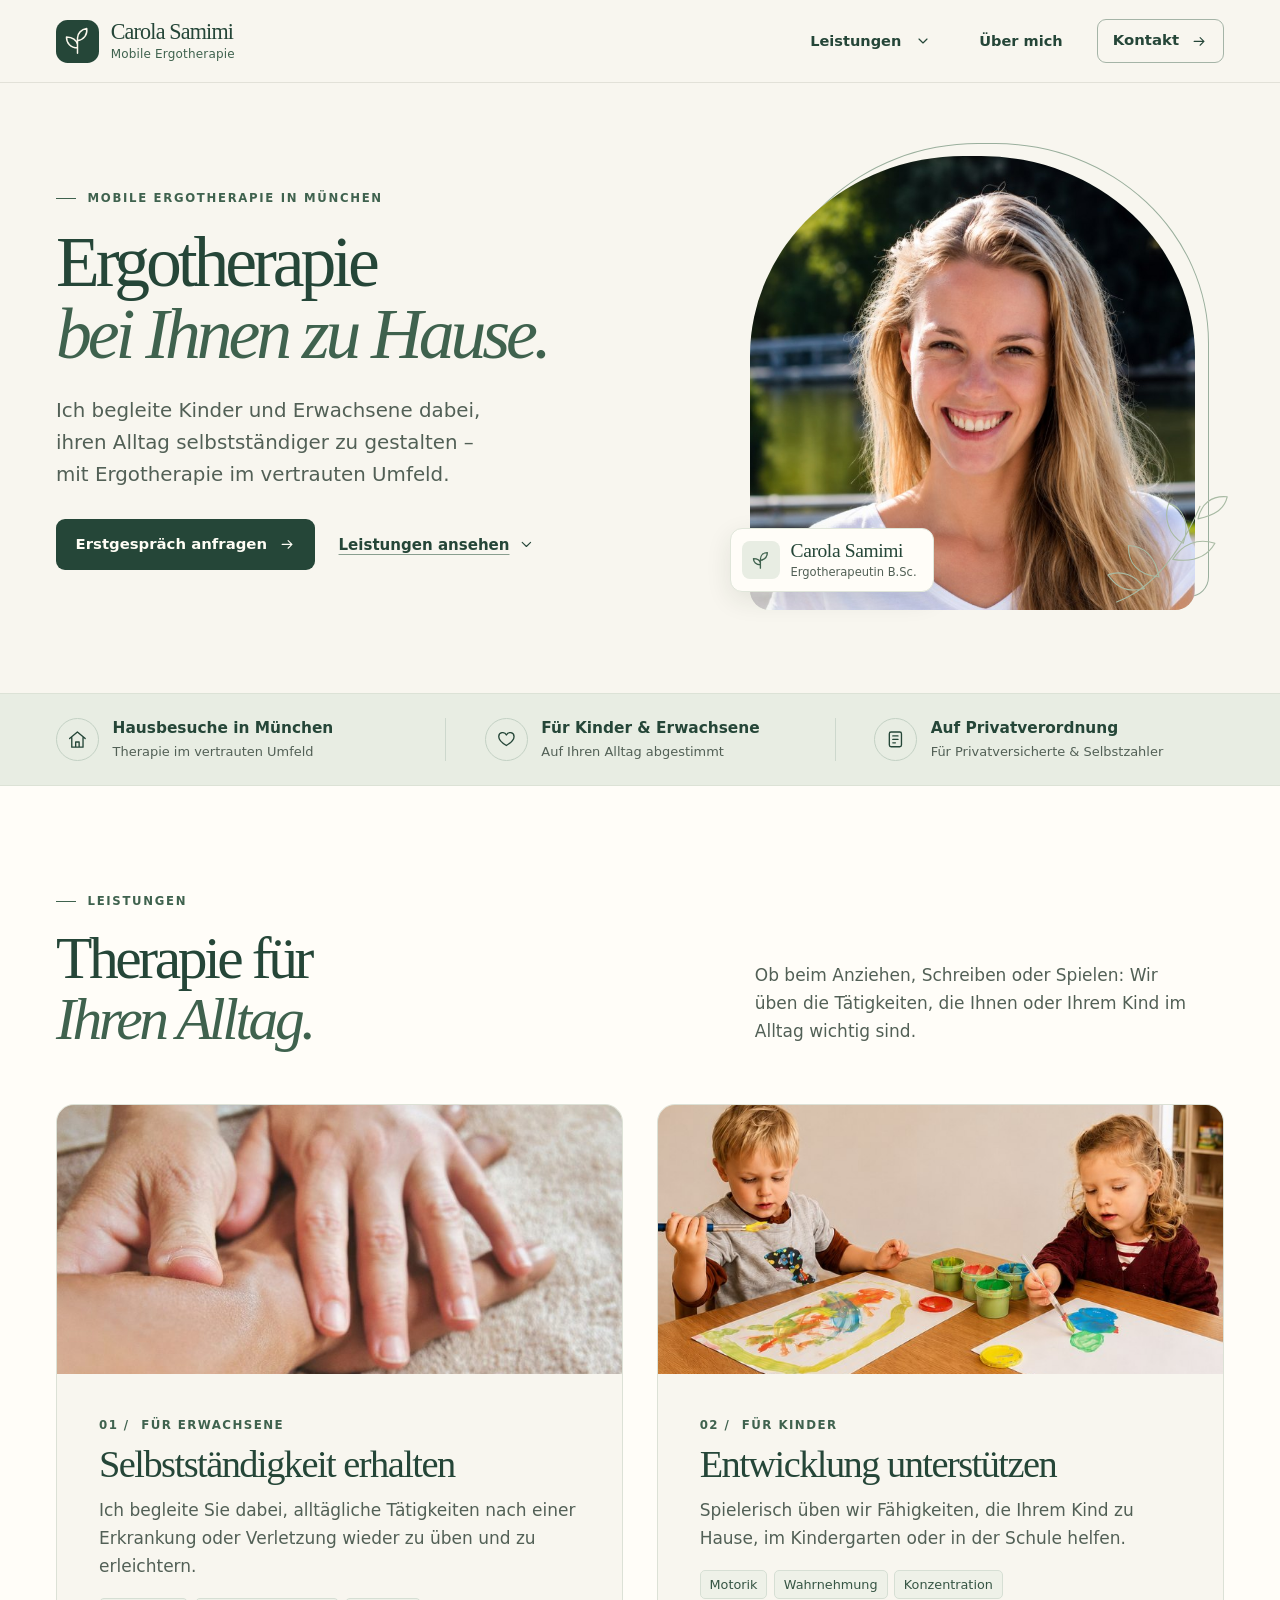
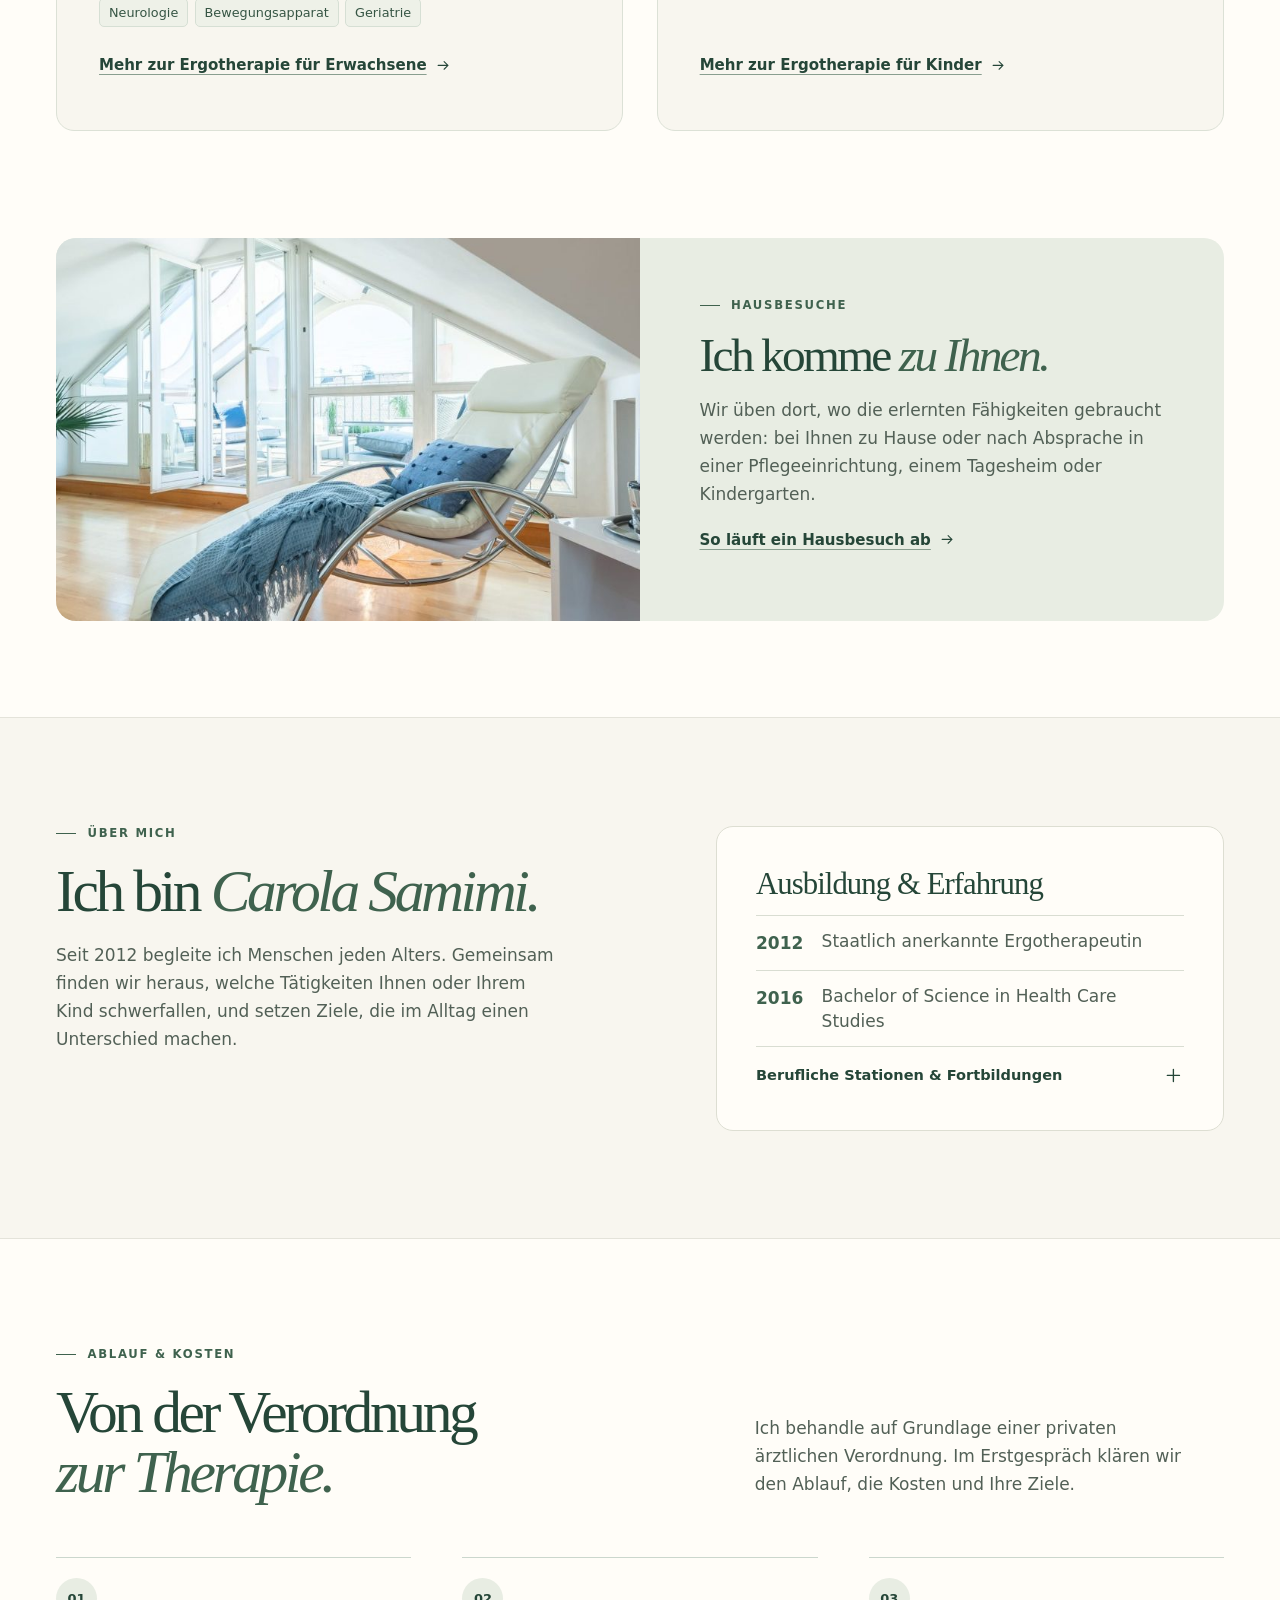
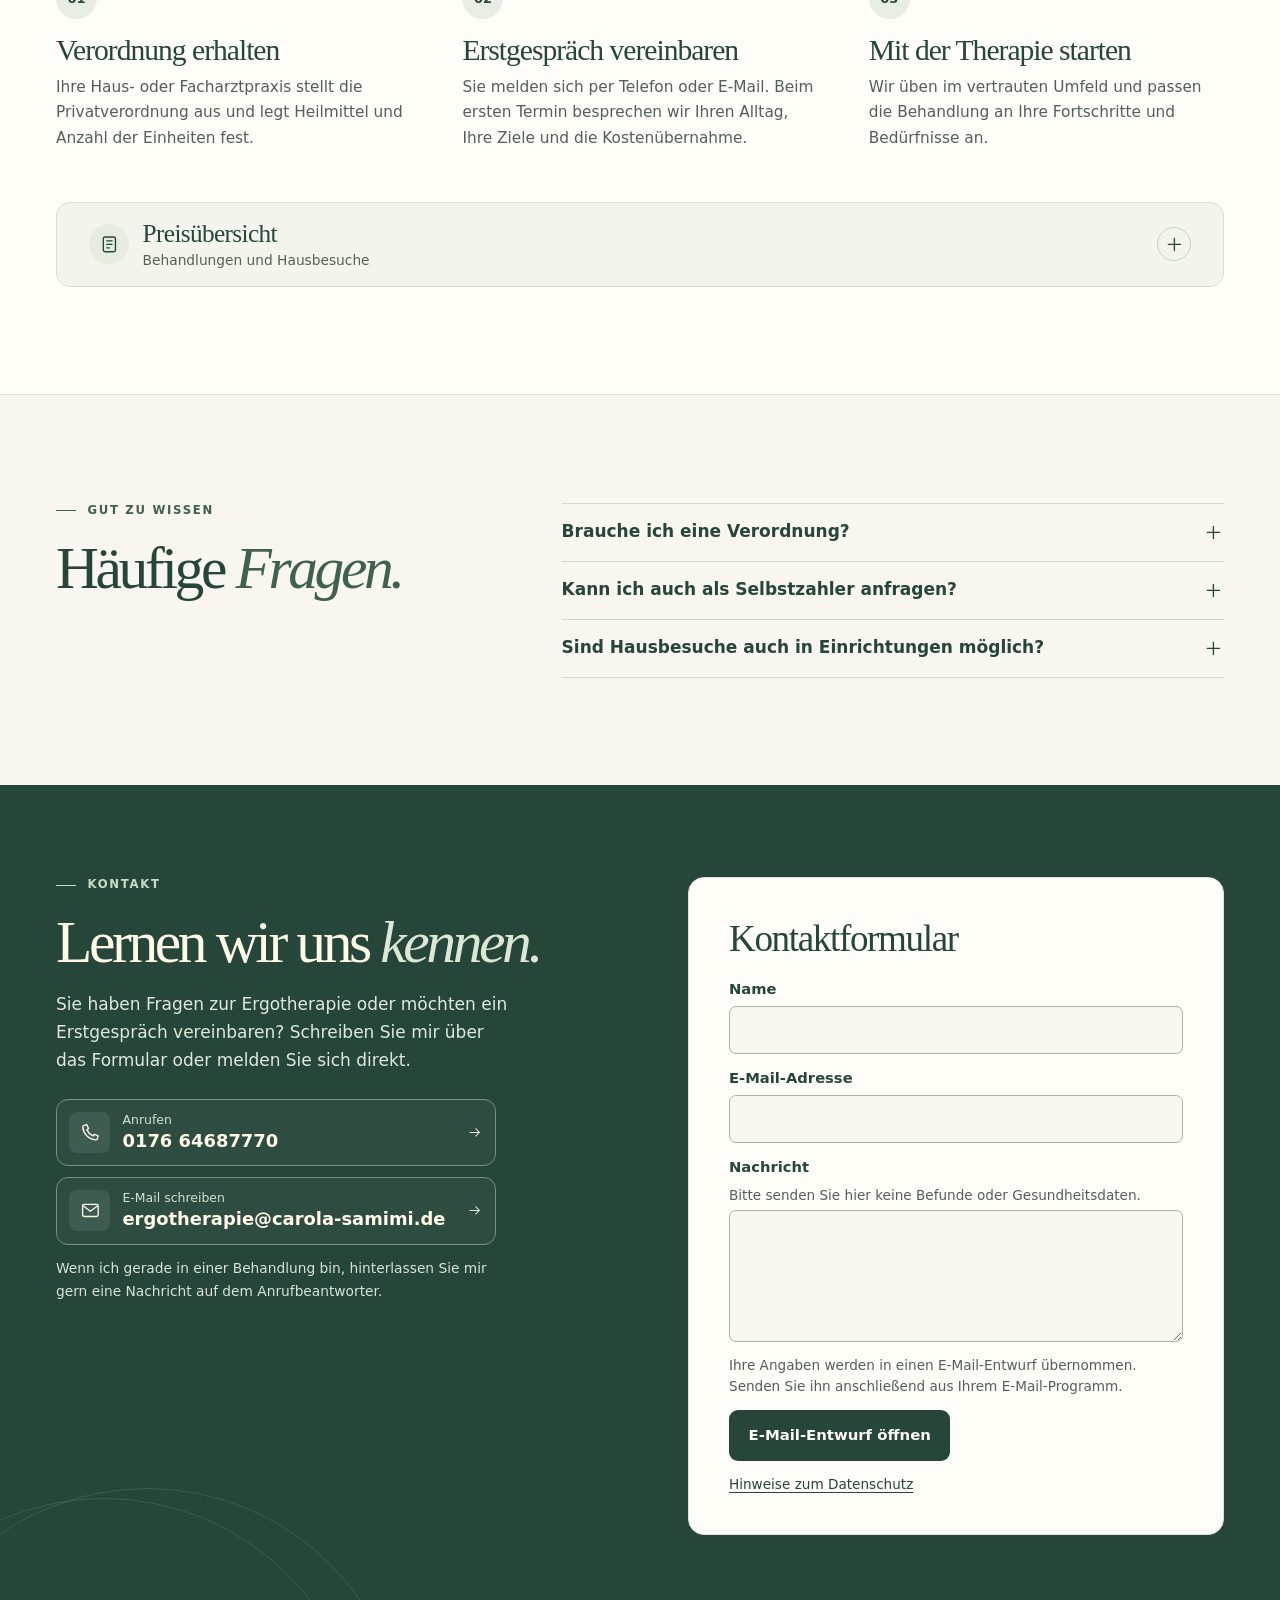
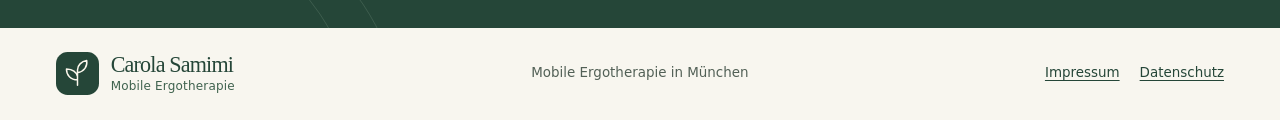
==== ergotherapie-prototyp/index.html @ 71199d95 "ergo poc" ====
<!doctype html>
<html lang="de">
<head>
  <meta charset="utf-8">
  <meta name="viewport" content="width=device-width, initial-scale=1">
  <meta name="description" content="Mobile Ergotherapie für Kinder und Erwachsene in München. Carola Samimi begleitet Sie zu Hause und in Einrichtungen, auf privater ärztlicher Verordnung.">
  <meta name="theme-color" content="#f8f6ef">
  <meta name="robots" content="noindex, nofollow">
  <title>Carola Samimi | Mobile Ergotherapie in München</title>
  <link rel="icon" href="./assets/mark.svg" type="image/svg+xml">
  <link rel="stylesheet" href="./assets/site.css">
  <script src="./assets/site.js" defer></script>
</head>
<body>
<a class="skip-link" href="#inhalt">Zum Inhalt springen</a>
<header class="site-header"><div class="container header-inner">
  <a class="brand" href="./index.html" aria-label="Carola Samimi – Startseite"><img src="./assets/mark.svg" width="44" height="44" alt=""><span class="brand-text"><strong>Carola Samimi</strong><span>Mobile Ergotherapie</span></span></a>
  <button type="button" class="menu-toggle" aria-expanded="false" aria-controls="hauptnavigation" data-menu-toggle hidden><span>Menü</span><svg class="icon menu-open" viewBox="0 0 24 24" fill="none" stroke="currentColor" stroke-width="1.55" stroke-linecap="round" stroke-linejoin="round" aria-hidden="true"><path d="M4 7h16M4 12h16M4 17h16"/></svg><svg class="icon menu-close" viewBox="0 0 24 24" fill="none" stroke="currentColor" stroke-width="1.55" stroke-linecap="round" stroke-linejoin="round" aria-hidden="true"><path d="m6 6 12 12M6 18 18 6"/></svg></button>
  <nav class="site-nav" id="hauptnavigation" aria-label="Hauptnavigation">
    <div class="nav-group">
      <a class="nav-group-link" href="#leistungen">Leistungen</a>
      <details class="nav-submenu" data-service-menu>
        <summary aria-label="Untermenü Leistungen" title="Untermenü Leistungen">
          <svg class="icon" viewBox="0 0 24 24" fill="none" stroke="currentColor" stroke-width="1.75" stroke-linecap="round" stroke-linejoin="round" aria-hidden="true"><path d="m6 9 6 6 6-6"/></svg>
        </summary>
        <ul class="nav-submenu-links">
          <li><a href="leistungen/ergotherapie-bei-erwachsenen/index.html">Ergotherapie bei Erwachsenen</a></li>
          <li><a href="leistungen/ergotherapie-bei-kindern/index.html">Ergotherapie bei Kindern</a></li>
          <li><a href="#ablauf">Ablauf und Kosten</a></li>
        </ul>
      </details>
    </div>
    <a href="#ueber-mich">Über mich</a>
    <a class="button button-nav" href="#kontakt">Kontakt <svg class="icon " viewBox="0 0 24 24" fill="none" stroke="currentColor" stroke-width="1.55" stroke-linecap="round" stroke-linejoin="round" aria-hidden="true"><path d="M4.5 12h14m-5.5-5.5 5.5 5.5-5.5 5.5"/></svg></a>
  </nav>
</div></header>
<main id="inhalt" tabindex="-1">
<section class="hero" id="start" aria-labelledby="start-titel">
  <div class="container hero-layout">
    <div class="hero-copy">
      <p class="eyebrow"><span aria-hidden="true"></span>Mobile Ergotherapie in München</p>
      <h1 id="start-titel">Ergotherapie <em>bei Ihnen zu Hause.</em></h1>
      <p class="hero-intro">Ich begleite Kinder und Erwachsene dabei, ihren Alltag selbstständiger zu gestalten – mit Ergotherapie im vertrauten Umfeld.</p>
      <div class="hero-actions">
        <a class="button button-primary" href="#kontakt">Erstgespräch anfragen <svg class="icon " viewBox="0 0 24 24" fill="none" stroke="currentColor" stroke-width="1.55" stroke-linecap="round" stroke-linejoin="round" aria-hidden="true"><path d="M4.5 12h14m-5.5-5.5 5.5 5.5-5.5 5.5"/></svg></a>
        <a class="text-link hero-secondary" href="#leistungen">Leistungen ansehen <svg class="icon " viewBox="0 0 24 24" fill="none" stroke="currentColor" stroke-width="1.55" stroke-linecap="round" stroke-linejoin="round" aria-hidden="true"><path d="m6 9 6 6 6-6"/></svg></a>
      </div>
    </div>
    <figure class="hero-figure">
      <div class="hero-outline" aria-hidden="true"></div>
      <div class="hero-photo"><img src="assets/carola-samimi.jpg" width="768" height="698" fetchpriority="high" alt="Porträt von Carola Samimi"></div>
      <svg class="hero-botanical" viewBox="0 0 132 139" fill="none" aria-hidden="true">
        <path d="M17 126C49 108 72 71 86 16M56 94c-22 2-34-10-36-27 16-2 29 7 36 27Zm11-20c20 0 34-7 40-23-18-3-33 6-40 23Zm8-18C58 50 51 32 54 18c16 2 25 19 21 38Zm11-27c17-7 25-14 26-27-16 1-25 11-26 27ZM43 108c-16 7-28 4-39-8 12-7 28-5 39 8Z" stroke="currentColor" stroke-width="1.15" stroke-linecap="round" stroke-linejoin="round"/>
      </svg>
      <figcaption><span class="signature-mark"><svg class="icon " viewBox="0 0 24 24" fill="none" stroke="currentColor" stroke-width="1.55" stroke-linecap="round" stroke-linejoin="round" aria-hidden="true"><path d="M12 21V11c0-5 3.5-8 8-8 0 5-2 8-8 9M12 17c-5 0-8-3.2-8-7 4.7 0 7.3 1.6 8 5"/></svg></span><span><strong>Carola Samimi</strong><small>Ergotherapeutin B.Sc.</small></span></figcaption>
    </figure>
  </div>
</section>
<section class="facts" aria-label="Das Angebot auf einen Blick">
  <div class="container facts-inner">
    <div class="fact"><span class="fact-icon"><svg class="icon " viewBox="0 0 24 24" fill="none" stroke="currentColor" stroke-width="1.55" stroke-linecap="round" stroke-linejoin="round" aria-hidden="true"><path d="m3 11 9-7.5 9 7.5M5.5 9.5V21h13V9.5M10 21v-6h4v6"/></svg></span><div><strong>Hausbesuche in München</strong><span>Therapie im vertrauten Umfeld</span></div></div>
    <div class="fact"><span class="fact-icon"><svg class="icon " viewBox="0 0 24 24" fill="none" stroke="currentColor" stroke-width="1.55" stroke-linecap="round" stroke-linejoin="round" aria-hidden="true"><path d="M20.8 8.8c0 4.8-8.8 10.2-8.8 10.2S3.2 13.6 3.2 8.8a4.6 4.6 0 0 1 8.8-1.9 4.6 4.6 0 0 1 8.8 1.9Z"/></svg></span><div><strong>Für Kinder &amp; Erwachsene</strong><span>Auf Ihren Alltag abgestimmt</span></div></div>
    <div class="fact"><span class="fact-icon"><svg class="icon " viewBox="0 0 24 24" fill="none" stroke="currentColor" stroke-width="1.55" stroke-linecap="round" stroke-linejoin="round" aria-hidden="true"><rect x="5" y="3.5" width="14" height="17" rx="2"/><path d="M9 8h6m-6 4h6m-6 4h3"/></svg></span><div><strong>Auf Privatverordnung</strong><span>Für Privatversicherte &amp; Selbstzahler</span></div></div>
  </div>
</section>
<section id="leistungen" class="services section" aria-labelledby="leistungen-titel">
  <div class="container">
    <div class="section-heading split-heading">
      <div><p class="eyebrow"><span aria-hidden="true"></span>Leistungen</p><h2 id="leistungen-titel">Therapie für<br class="desktop-only"> <em>Ihren Alltag.</em></h2></div>
      <p>Ob beim Anziehen, Schreiben oder Spielen: Wir üben die Tätigkeiten, die Ihnen oder Ihrem Kind im Alltag wichtig sind.</p>
    </div>
    <div class="service-grid">
      <article class="service-card service-erwachsenen">
  <div class="service-image"><img src="assets/ergotherapie-erwachsene.jpg" width="768" height="768" loading="lazy" alt=""></div>
  <div class="service-body">
    <p class="service-kicker"><span>01 /</span> Für Erwachsene</p>
    <h3>Selbstständigkeit erhalten</h3>
    <p>Ich begleite Sie dabei, alltägliche Tätigkeiten nach einer Erkrankung oder Verletzung wieder zu üben und zu erleichtern.</p>
    <ul class="service-topics"><li>Neurologie</li><li>Bewegungsapparat</li><li>Geriatrie</li></ul>
    <a class="text-link" href="leistungen/ergotherapie-bei-erwachsenen/index.html">Mehr zur Ergotherapie für Erwachsene <svg class="icon " viewBox="0 0 24 24" fill="none" stroke="currentColor" stroke-width="1.55" stroke-linecap="round" stroke-linejoin="round" aria-hidden="true"><path d="M4.5 12h14m-5.5-5.5 5.5 5.5-5.5 5.5"/></svg></a>
  </div>
</article>
      <article class="service-card service-kindern">
  <div class="service-image"><img src="assets/ergotherapie-kinder.jpg" width="768" height="768" loading="lazy" alt=""></div>
  <div class="service-body">
    <p class="service-kicker"><span>02 /</span> Für Kinder</p>
    <h3>Entwicklung unterstützen</h3>
    <p>Spielerisch üben wir Fähigkeiten, die Ihrem Kind zu Hause, im Kindergarten oder in der Schule helfen.</p>
    <ul class="service-topics"><li>Motorik</li><li>Wahrnehmung</li><li>Konzentration</li></ul>
    <a class="text-link" href="leistungen/ergotherapie-bei-kindern/index.html">Mehr zur Ergotherapie für Kinder <svg class="icon " viewBox="0 0 24 24" fill="none" stroke="currentColor" stroke-width="1.55" stroke-linecap="round" stroke-linejoin="round" aria-hidden="true"><path d="M4.5 12h14m-5.5-5.5 5.5 5.5-5.5 5.5"/></svg></a>
  </div>
</article>
    </div>
  </div>
</section>
<section class="home-visit" aria-labelledby="hausbesuch-titel">
  <div class="container">
    <div class="visit-panel">
      <div class="visit-visual"><img src="assets/hausbesuch.jpg" width="768" height="768" alt="Hell eingerichtetes Wohnzimmer" loading="lazy"></div>
      <div class="visit-copy">
        <p class="eyebrow"><span aria-hidden="true"></span>Hausbesuche</p>
        <h2 id="hausbesuch-titel">Ich komme <em>zu Ihnen.</em></h2>
        <p>Wir üben dort, wo die erlernten Fähigkeiten gebraucht werden: bei Ihnen zu Hause oder nach Absprache in einer Pflegeeinrichtung, einem Tagesheim oder Kindergarten.</p>
        <a class="text-link" href="#ablauf">So läuft ein Hausbesuch ab <svg class="icon " viewBox="0 0 24 24" fill="none" stroke="currentColor" stroke-width="1.55" stroke-linecap="round" stroke-linejoin="round" aria-hidden="true"><path d="M4.5 12h14m-5.5-5.5 5.5 5.5-5.5 5.5"/></svg></a>
      </div>
    </div>
  </div>
</section>
<section id="ueber-mich" class="about section" aria-labelledby="ueber-titel">
  <div class="container about-grid">
    <div class="about-intro"><p class="eyebrow"><span aria-hidden="true"></span>Über mich</p><h2 id="ueber-titel">Ich bin <em>Carola Samimi.</em></h2><p>Seit 2012 begleite ich Menschen jeden Alters. Gemeinsam finden wir heraus, welche Tätigkeiten Ihnen oder Ihrem Kind schwerfallen, und setzen Ziele, die im Alltag einen Unterschied machen.</p></div>
    <div class="credentials">
      <h3>Ausbildung &amp; Erfahrung</h3>
      <dl>
        <div><dt>2012</dt><dd>Staatlich anerkannte Ergotherapeutin</dd></div>
        <div><dt>2016</dt><dd>Bachelor of Science in Health Care Studies</dd></div>
      </dl>
      <details class="faq-item credential-details"><summary>Berufliche Stationen &amp; Fortbildungen <svg class="icon " viewBox="0 0 24 24" fill="none" stroke="currentColor" stroke-width="1.55" stroke-linecap="round" stroke-linejoin="round" aria-hidden="true"><path d="M12 5v14M5 12h14"/></svg></summary><p>Fachliche Leitung bei Therapie am Rotkreuzplatz und im Förder- und Lernzentrum Aubing, Ausbildungsanleitung und Diagnostik im Sozialpädiatrischen Zentrum des Klinikums Dritter Orden.</p><p>Fortbildungen unter anderem in Handrehabilitation, Parkinson, sensorischer Integration, Grafomotorik und ergotherapeutischem Training bei ADHS.</p></details>
    </div>
  </div>
</section>
<section id="ablauf" class="process section" aria-labelledby="ablauf-titel">
  <div class="container">
    <div class="section-heading split-heading">
      <div><p class="eyebrow"><span aria-hidden="true"></span>Ablauf & Kosten</p><h2 id="ablauf-titel">Von der Verordnung<br class="desktop-only"> <em>zur Therapie.</em></h2></div>
      <p>Ich behandle auf Grundlage einer privaten ärztlichen Verordnung. Im Erstgespräch klären wir den Ablauf, die Kosten und Ihre Ziele.</p>
    </div>
    <ol class="steps">
      <li><span class="step-number" aria-hidden="true">01</span><h3>Verordnung erhalten</h3><p>Ihre Haus- oder Facharztpraxis stellt die Privatverordnung aus und legt Heilmittel und Anzahl der Einheiten fest.</p></li>
      <li><span class="step-number" aria-hidden="true">02</span><h3>Erstgespräch vereinbaren</h3><p>Sie melden sich per Telefon oder E-Mail. Beim ersten Termin besprechen wir Ihren Alltag, Ihre Ziele und die Kostenübernahme.</p></li>
      <li><span class="step-number" aria-hidden="true">03</span><h3>Mit der Therapie starten</h3><p>Wir üben im vertrauten Umfeld und passen die Behandlung an Ihre Fortschritte und Bedürfnisse an.</p></li>
    </ol>
    <details class="price-panel" id="preise">
      <summary><span class="price-symbol"><svg class="icon " viewBox="0 0 24 24" fill="none" stroke="currentColor" stroke-width="1.55" stroke-linecap="round" stroke-linejoin="round" aria-hidden="true"><rect x="5" y="3.5" width="14" height="17" rx="2"/><path d="M9 8h6m-6 4h6m-6 4h3"/></svg></span><span class="price-caption"><strong>Preisübersicht</strong><span>Behandlungen und Hausbesuche</span></span><span class="price-toggle"><svg class="icon " viewBox="0 0 24 24" fill="none" stroke="currentColor" stroke-width="1.55" stroke-linecap="round" stroke-linejoin="round" aria-hidden="true"><path d="M12 5v14M5 12h14"/></svg></span></summary>
      <div class="price-content">
        <table><caption class="sr-only">Preise für ergotherapeutische Leistungen</caption><thead><tr><th scope="col">Leistung</th><th scope="col">Preis</th></tr></thead><tbody><tr><th scope="row">Motorisch-funktionelle Behandlung<span>30 Min.</span></th><td>68,00 €</td></tr><tr><th scope="row">Hirnleistungstraining<span>30 Min.</span></th><td>68,00 €</td></tr><tr><th scope="row">Sensomotorisch-perzeptive Behandlung<span>45 Min.</span></th><td>91,00 €</td></tr><tr><th scope="row">Psychisch-funktionelle Behandlung<span>60 Min.</span></th><td>114,00 €</td></tr><tr><th scope="row">Hausbesuch zu Hause</th><td>33,00 €</td></tr><tr><th scope="row">Hausbesuch im Heim</th><td>21,00 €</td></tr><tr><th scope="row">Thermische Anwendung</th><td>10,00 €</td></tr><tr><th scope="row">Analyse des ergotherapeutischen Bedarfs<span>einmalig</span></th><td>50,00 €</td></tr></tbody></table>
        <p>Ob und in welcher Höhe Ihre Versicherung die Kosten übernimmt, klären Sie am besten vorab mit Ihrer Versicherung.</p>
      </div>
    </details>
  </div>
</section>
<section class="faq section" aria-labelledby="fragen-titel">
  <div class="container faq-grid">
    <div><p class="eyebrow"><span aria-hidden="true"></span>Gut zu wissen</p><h2 id="fragen-titel">Häufige <em>Fragen.</em></h2></div>
    <div class="faq-list">
      <details class="faq-item"><summary>Brauche ich eine Verordnung?<svg class="icon " viewBox="0 0 24 24" fill="none" stroke="currentColor" stroke-width="1.55" stroke-linecap="round" stroke-linejoin="round" aria-hidden="true"><path d="M12 5v14M5 12h14"/></svg></summary><p>Ja. Die Behandlung erfolgt auf Grundlage einer privaten ärztlichen Verordnung. Ihre Hausarzt- oder Facharztpraxis kann diese ausstellen.</p></details>
      <details class="faq-item"><summary>Kann ich auch als Selbstzahler anfragen?<svg class="icon " viewBox="0 0 24 24" fill="none" stroke="currentColor" stroke-width="1.55" stroke-linecap="round" stroke-linejoin="round" aria-hidden="true"><path d="M12 5v14M5 12h14"/></svg></summary><p>Ja. Das Angebot richtet sich an Privatversicherte und Selbstzahler mit privater ärztlicher Verordnung. Die Kosten besprechen wir vor Beginn der Behandlung.</p></details>
      <details class="faq-item"><summary>Sind Hausbesuche auch in Einrichtungen möglich?<svg class="icon " viewBox="0 0 24 24" fill="none" stroke="currentColor" stroke-width="1.55" stroke-linecap="round" stroke-linejoin="round" aria-hidden="true"><path d="M12 5v14M5 12h14"/></svg></summary><p>Ja, nach Absprache komme ich auch in Pflegeeinrichtungen, Tagesheime oder Kindergärten. Fragen Sie gerne nach, ob ein Besuch an Ihrem Standort möglich ist.</p></details>
    </div>
  </div>
</section>
<section id="kontakt" class="contact-section" aria-labelledby="kontakt-titel">
  <div class="container contact-inner">
    <div class="contact-copy">
      <p class="eyebrow"><span aria-hidden="true"></span>Kontakt</p>
      <h2 id="kontakt-titel">Lernen wir uns <em>kennen.</em></h2>
      <p>Sie haben Fragen zur Ergotherapie oder möchten ein Erstgespräch vereinbaren? Schreiben Sie mir über das Formular oder melden Sie sich direkt.</p>
      <div class="contact-actions">
      <a class="contact-link" href="tel:+4917664687770"><span class="contact-symbol"><svg class="icon " viewBox="0 0 24 24" fill="none" stroke="currentColor" stroke-width="1.55" stroke-linecap="round" stroke-linejoin="round" aria-hidden="true"><path d="m7.8 3-3.1.8a2 2 0 0 0-1.5 2.1c.8 8.1 6.7 14 14.8 14.8a2 2 0 0 0 2.1-1.5l.8-3.1-4.4-1.9-1.6 1.9A14.1 14.1 0 0 1 8 9.1l1.9-1.6L7.8 3Z"/></svg></span><span><small>Anrufen</small><strong>0176 64687770</strong></span><svg class="icon contact-arrow" viewBox="0 0 24 24" fill="none" stroke="currentColor" stroke-width="1.55" stroke-linecap="round" stroke-linejoin="round" aria-hidden="true"><path d="M4.5 12h14m-5.5-5.5 5.5 5.5-5.5 5.5"/></svg></a>
      <a class="contact-link" href="mailto:ergotherapie@carola-samimi.de"><span class="contact-symbol"><svg class="icon " viewBox="0 0 24 24" fill="none" stroke="currentColor" stroke-width="1.55" stroke-linecap="round" stroke-linejoin="round" aria-hidden="true"><rect x="3" y="5" width="18" height="14" rx="2"/><path d="m4 7 8 6 8-6"/></svg></span><span><small>E-Mail schreiben</small><strong>ergotherapie@carola-samimi.de</strong></span><svg class="icon contact-arrow" viewBox="0 0 24 24" fill="none" stroke="currentColor" stroke-width="1.55" stroke-linecap="round" stroke-linejoin="round" aria-hidden="true"><path d="M4.5 12h14m-5.5-5.5 5.5 5.5-5.5 5.5"/></svg></a>
      <p>Wenn ich gerade in einer Behandlung bin, hinterlassen Sie mir gern eine Nachricht auf dem Anrufbeantworter.</p>
      </div>
    </div>
    <form class="contact-form" action="mailto:ergotherapie@carola-samimi.de" method="post" aria-labelledby="kontaktformular-titel" data-contact-form hidden>
      <h3 id="kontaktformular-titel">Kontaktformular</h3>
      <div class="contact-fields">
        <label for="anfrage-name">Name</label>
        <input id="anfrage-name" name="name" autocomplete="name" maxlength="90" required>
        <label for="anfrage-email">E-Mail-Adresse</label>
        <input id="anfrage-email" name="email" type="email" autocomplete="email" maxlength="254" required>
        <label for="anfrage-nachricht">Nachricht</label>
        <p id="anfrage-hinweis">Bitte senden Sie hier keine Befunde oder Gesundheitsdaten.</p>
        <textarea id="anfrage-nachricht" name="message" rows="4" maxlength="900" aria-describedby="anfrage-hinweis" required></textarea>
      </div>
      <p class="form-note" data-contact-note>Ihre Angaben werden in einen E-Mail-Entwurf übernommen. Senden Sie ihn anschließend aus Ihrem E-Mail-Programm.</p>
      <button class="button button-primary" type="submit" data-contact-submit>E-Mail-Entwurf öffnen</button>
      <p class="form-note"><a href="./datenschutzvereinbarung/index.html">Hinweise zum Datenschutz</a></p>
    </form>
  </div>
</section>
</main>
<footer class="site-footer"><div class="container footer-inner">
  <a class="brand" href="./index.html" aria-label="Carola Samimi – Startseite"><img src="./assets/mark.svg" width="44" height="44" alt=""><span class="brand-text"><strong>Carola Samimi</strong><span>Mobile Ergotherapie</span></span></a>
  <p>Mobile Ergotherapie in München</p>
  <nav aria-label="Rechtliche Informationen"><a href="./impressum/index.html">Impressum</a><a href="./datenschutzvereinbarung/index.html">Datenschutz</a></nav>
</div></footer>
</body>
</html>
---- ergotherapie-prototyp/assets/site.css ----
:root {
  color-scheme: light;
  --paper: #f8f6ef;
  --white: #fffdf8;
  --ink: #202e25;
  --green: #254638;
  --green-hover: #173428;
  --moss: #3f624e;
  --muted: #526056;
  --line: #d9ddd2;
  --pale: #e8ede3;
  --sand: #eee8d9;
  --serif: Georgia, "Times New Roman", serif;
  --sans: "Segoe UI", system-ui, -apple-system, BlinkMacSystemFont, sans-serif;
  --max: 1200px;
}

*, *::before, *::after { box-sizing: border-box; }
html { scroll-behavior: smooth; scroll-padding-top: 100px; }
body { margin: 0; color: var(--ink); background: var(--paper); font: 400 1.0625rem/1.65 var(--sans); }
img { display: block; max-width: 100%; }
figure, h1, h2, h3, p, ol, ul, dl, dd { margin: 0; }
h1, h2, h3 { text-wrap: balance; }
h1, h2 { color: var(--green); font: 400 clamp(2.65rem, 4.65vw, 4.75rem)/1.01 var(--serif); letter-spacing: -.057em; }
h1 { font-size: clamp(3rem, 5.6vw, 5.35rem); }
h1 em, h2 em { color: var(--moss); font-weight: 400; }
p { color: var(--muted); }
a { color: inherit; }
button, summary { font: inherit; }
[hidden] { display: none !important; }
:focus-visible { outline: 3px solid #8d542d; outline-offset: 5px; }
main:focus { outline: none; }
.icon { width: 1.3rem; height: 1.3rem; flex: none; }
.container { width: min(var(--max), calc(100% - 112px)); margin-inline: auto; }
.section { padding-block: clamp(72px, 8.4vw, 119px); }
.sr-only { position: absolute; width: 1px; height: 1px; padding: 0; margin: -1px; overflow: hidden; clip-path: inset(50%); white-space: nowrap; border: 0; }
.skip-link { position: fixed; z-index: 10; top: 12px; left: 12px; padding: 10px 16px; background: var(--white); color: var(--green); transform: translateY(-160%); }
.skip-link:focus { transform: translateY(0); }
.eyebrow { display: flex; align-items: center; gap: .72rem; margin-bottom: 1.2rem; color: var(--moss); font-size: .73rem; line-height: 1.35; font-weight: 750; text-transform: uppercase; letter-spacing: .145em; }
.eyebrow > span { width: 20px; height: 1px; flex: none; background: currentColor; }
.button { min-height: 51px; display: inline-flex; align-items: center; justify-content: center; gap: .75rem; padding: .7rem 1.16rem; border: 1px solid transparent; border-radius: 9px; text-decoration: none; font-size: .93rem; line-height: 1.3; font-weight: 680; transition: background-color .18s, color .18s; }
.button-primary { background: var(--green); color: #fffdf5; }
.button-primary:hover { background: var(--green-hover); }
.text-link { display: inline-flex; width: fit-content; min-height: 44px; align-items: center; gap: .52rem; color: var(--green); font-size: .94rem; line-height: 1.35; font-weight: 680; text-decoration-thickness: 1px; text-decoration-color: #899e8f; text-underline-offset: .24em; }
.text-link:hover { color: #193527; text-decoration-color: currentColor; }
.text-link .icon, .button .icon { width: 1.05rem; height: 1.05rem; }

.site-header { position: sticky; z-index: 5; top: 0; border-bottom: 1px solid #e2e1d8; background: var(--paper); }
.header-inner { min-height: 82px; display: flex; align-items: center; justify-content: space-between; gap: 1.5rem; }
.brand { flex: none; display: inline-flex; align-items: center; gap: .73rem; color: var(--green); text-decoration: none; }
.brand img { width: 43px; height: 43px; }
.brand-text { display: grid; gap: .18rem; }
.brand-text strong { font: 400 1.38rem/1.05 var(--serif); letter-spacing: -.037em; }
.brand-text > span { color: var(--moss); font-size: .75rem; line-height: 1.25; letter-spacing: .015em; }
.site-nav { display: flex; align-items: center; gap: clamp(1.15rem, 2.65vw, 2.55rem); }
.site-nav > a:not(.button), .nav-group-link { display: flex; min-height: 44px; align-items: center; color: var(--green); font-size: .91rem; font-weight: 620; text-decoration: none; }
.site-nav > a:not(.button):hover, .nav-group-link:hover { text-decoration: underline; text-underline-offset: .32em; }
.nav-group { position: relative; display: grid; grid-template-columns: auto auto; align-items: center; color: var(--green); }
.nav-submenu > summary { display: grid; place-items: center; width: 44px; min-height: 44px; border-radius: 8px; }
.nav-submenu > summary:hover, .nav-submenu[open] > summary { background: var(--pale); }
.nav-submenu > summary .icon { width: 1rem; height: 1rem; }
.nav-submenu[open] > summary .icon { transform: rotate(180deg); }
.nav-submenu-links {
  position: absolute;
  top: calc(100% + .45rem);
  inset-inline-start: 0;
  min-width: max-content;
  margin: 0;
  padding: .37rem;
  list-style: none;
  background: var(--white);
  border: 1px solid var(--line);
  border-radius: 12px;
  box-shadow: 0 9px 24px #2034281a;
}
.nav-submenu-links a { display: flex; min-height: 44px; align-items: center; padding: .5rem .72rem; border-radius: 7px; font-size: .91rem; font-weight: 620; text-decoration: none; }
.nav-submenu-links a:hover, .nav-submenu-links a[aria-current="page"] { background: var(--pale); }
.button-nav { min-height: 43px; padding-inline: .95rem; border-color: #a5b4a7; color: var(--green); }
.button-nav:hover { background: var(--pale); }
.menu-toggle { display: none; }

.hero { position: relative; overflow: clip; }
.hero-layout { min-height: 610px; display: grid; grid-template-columns: 1.13fr .87fr; gap: clamp(32px, 5vw, 76px); align-items: center; padding-block: 52px 60px; }
.hero-copy { position: relative; z-index: 1; padding-bottom: 7px; }
.hero h1 em { display: block; }
.hero-intro { max-width: 35ch; margin-top: 1.55rem; font-size: clamp(1.06rem, 1.55vw, 1.26rem); line-height: 1.6; }
.hero-actions { display: flex; align-items: center; flex-wrap: wrap; gap: .7rem 1.45rem; margin-top: 1.8rem; }
.hero-figure { position: relative; margin: 0 29px 2px 6px; min-width: 0; }
.hero-photo { position: relative; overflow: hidden; aspect-ratio: .98; border-radius: 48% 48% 20px 20px / 44% 44% 20px 20px; background: #e1e8da; }
.hero-photo img { width: 100%; height: 100%; object-fit: cover; object-position: 50% 47%; }
.hero-outline { position: absolute; inset: -13px -14px 13px 14px; border: 1px solid #9aaf9d; border-radius: 48% 48% 20px 20px / 44% 44% 20px 20px; }
.hero-botanical { position: absolute; width: min(30%, 129px); right: -42px; bottom: -13px; z-index: 1; color: #a9bba4; transform: rotate(9deg); }
.hero-figure figcaption { position: absolute; z-index: 2; bottom: 18px; left: -20px; display: flex; align-items: center; gap: .68rem; max-width: calc(100% + 12px); padding: .68rem 1.05rem .68rem .68rem; border: 1px solid #e0e6da; border-radius: 12px; background: var(--white); box-shadow: 0 8px 26px #1a302019; }
.hero-figure figcaption strong, .hero-figure figcaption small { display: block; }
.hero-figure figcaption strong { color: var(--green); font: 400 1.22rem/1.16 var(--serif); letter-spacing: -.02em; }
.hero-figure figcaption small { margin-top: .18rem; color: var(--muted); font-size: .72rem; line-height: 1.3; }
.signature-mark { display: grid; place-items: center; width: 38px; height: 38px; color: var(--moss); background: var(--pale); border-radius: 8px; }

.facts { border-block: 1px solid #dce2d6; background: var(--pale); }
.facts-inner { display: grid; grid-template-columns: repeat(3, minmax(0, 1fr)); padding-block: 24px; }
.fact { display: flex; gap: .85rem; align-items: center; }
.fact + .fact { border-left: 1px solid #cdd8cd; padding-left: clamp(14px, 3vw, 45px); }
.fact-icon { display: grid; flex: none; place-items: center; width: 43px; height: 43px; border: 1px solid #c3d1c4; border-radius: 50%; color: var(--green); }
.fact strong, .fact div > span { display: block; line-height: 1.35; }
.fact strong { color: var(--green); font-size: .96rem; font-weight: 690; }
.fact div > span { margin-top: .25rem; color: var(--muted); font-size: .81rem; }

.services { background: var(--white); }
.section-heading { margin-bottom: clamp(30px, 4.3vw, 58px); }
.split-heading { display: grid; grid-template-columns: 1.15fr .85fr; align-items: end; gap: 1rem 4rem; }
.split-heading > p { max-width: 40ch; padding-bottom: .24rem; }
.service-grid { display: grid; grid-template-columns: repeat(2, minmax(0, 1fr)); gap: clamp(18px, 2.6vw, 36px); }
.service-card { display: flex; flex-direction: column; overflow: hidden; border: 1px solid #dce1d6; border-radius: 18px; background: var(--paper); }
.service-image { height: clamp(180px, 21vw, 288px); display: block; overflow: hidden; background: var(--sand); }
.service-image img { width: 100%; height: 100%; object-fit: cover; transition: transform .35s ease; }
.service-image:hover img { transform: scale(1.035); }
.service-erwachsenen img { object-position: 50% 47%; }
.service-kindern img { object-position: 50% 53%; }
.service-body { display: flex; flex: 1; flex-direction: column; align-items: flex-start; padding: clamp(21px, 3.4vw, 42px); }
.service-kicker { color: var(--moss); font-size: .74rem; font-weight: 750; text-transform: uppercase; letter-spacing: .12em; }
.service-kicker span { margin-right: .38rem; font-variant-numeric: tabular-nums; }
.service-body h3, .detail-list h3 { color: var(--green); margin: .48rem 0 .65rem; font: 400 clamp(1.7rem, 3vw, 2.48rem)/1.12 var(--serif); letter-spacing: -.04em; }
.service-topics { display: flex; flex-wrap: wrap; gap: .4rem; padding: 0; margin: 1.1rem 0 1.05rem; list-style: none; }
.service-topics li { padding: .18rem .56rem; border: 1px solid #d6dfd4; border-radius: 5px; background: #eef1e8; color: #365544; font-size: .8rem; }
.service-body .text-link { margin-top: auto; }

.home-visit { padding: 0 0 clamp(68px, 7.5vw, 105px); background: var(--white); }
.visit-panel { display: grid; grid-template-columns: 1fr 1fr; min-height: 347px; overflow: hidden; background: var(--pale); border-radius: 20px; }
.visit-visual { min-height: 100%; position: relative; }
.visit-visual img { position: absolute; inset: 0; width: 100%; height: 100%; object-fit: cover; object-position: 50% 58%; }
.visit-copy { padding: clamp(26px, 4.65vw, 66px); align-self: center; }
.visit-copy h2 { font-size: clamp(2.2rem, 3.7vw, 3.7rem); }
.visit-copy > p:not(.eyebrow) { margin-top: 1rem; }
.visit-copy .text-link { margin-top: .58rem; }

.about { border-block: 1px solid #e4e3da; }
.about-grid { display: grid; grid-template-columns: 1.05fr .95fr; gap: 2rem clamp(30px, 7.7vw, 106px); align-items: start; }
.about-intro > p:not(.eyebrow) { margin-top: 1.25rem; max-width: 47ch; }
.credentials { border: 1px solid #ddded2; border-radius: 17px; padding: clamp(19px, 3.1vw, 39px); background: var(--white); }
.credentials h3 { font: 400 clamp(1.5rem, 2.4vw, 2rem)/1.2 var(--serif); color: var(--green); letter-spacing: -.03em; margin-bottom: .8rem; }
.credentials dl > div { display: grid; grid-template-columns: 56px 1fr; gap: .6rem; padding: .8rem 0; border-top: 1px solid var(--line); }
.credentials dt { color: var(--moss); font-variant-numeric: tabular-nums; font-weight: 700; }
.credentials dd { color: var(--muted); line-height: 1.45; }

.process { background: var(--white); }
.steps { display: grid; grid-template-columns: repeat(3, minmax(0, 1fr)); gap: clamp(22px, 4vw, 57px); padding: 0; list-style: none; }
.steps li { border-top: 1px solid #cbd7cd; padding-top: 1.25rem; }
.step-number { display: inline-grid; place-items: center; width: 41px; height: 41px; border-radius: 50%; background: var(--pale); color: var(--green); font-size: .81rem; font-weight: 710; font-variant-numeric: tabular-nums; }
.steps h3 { margin: .85rem 0 .45rem; color: var(--green); font: 400 clamp(1.3rem, 2.4vw, 1.85rem)/1.18 var(--serif); letter-spacing: -.034em; }
.steps p { font-size: .96rem; }
summary { list-style: none; cursor: pointer; }
summary::-webkit-details-marker { display: none; }
.price-panel { margin-top: clamp(28px, 4vw, 55px); border: 1px solid #d7ded3; border-radius: 14px; background: #f3f5ed; }
.price-panel > summary { display: flex; min-height: 82px; align-items: center; gap: .85rem; padding: 1rem clamp(13px, 3vw, 32px); color: var(--green); border-radius: 14px; }
.price-panel > summary:hover { background: var(--pale); }
.price-symbol, .price-toggle { display: inline-grid; place-items: center; flex: none; width: 40px; height: 40px; border-radius: 50%; background: #e6ece0; }
.price-toggle { margin-left: auto; width: 34px; height: 34px; background: transparent; border: 1px solid #c2d2c2; }
.price-caption strong, .price-caption > span { display: block; line-height: 1.28; }
.price-caption strong { font: 400 1.58rem/1.18 var(--serif); letter-spacing: -.025em; }
.price-caption > span { margin-top: .2rem; color: var(--muted); font-size: .86rem; }
.price-content { padding: 0 clamp(13px, 3vw, 32px) 1.3rem; }
.price-content > p { margin-top: 1rem; font-size: .89rem; }
.price-content table { width: 100%; border-collapse: collapse; font-size: .95rem; }
.price-content th, .price-content td { padding: .68rem .2rem; border-bottom: 1px solid var(--line); text-align: left; overflow-wrap: anywhere; }
.price-content thead th { color: var(--green); font-weight: 720; }
.price-content tbody th { font-weight: 560; }
.price-content td, .price-content thead th:last-child { text-align: right; white-space: nowrap; padding-left: .55rem; }
.price-content th span { display: inline-block; margin-left: .5rem; color: var(--muted); font-size: .83rem; font-weight: 400; }

.faq { border-top: 1px solid #e3e1d6; }
.faq-grid { display: grid; grid-template-columns: .8fr 1.2fr; gap: 1.55rem 4rem; }
.faq-list { border-top: 1px solid #d1d9cc; }
.faq-item { border-bottom: 1px solid #d1d9cc; }
.faq-item summary { min-height: 57px; display: flex; justify-content: space-between; align-items: center; gap: .85rem; padding-block: .78rem; color: var(--green); font-weight: 660; line-height: 1.4; }
.faq-item summary:hover { text-decoration: underline; text-underline-offset: .25em; }
.faq-item p { padding: 0 1.5rem .95rem 0; font-size: .95rem; }
.faq-item[open] summary .icon, .price-panel[open] .price-toggle .icon { transform: rotate(45deg); }
.credential-details { border-top: 1px solid var(--line); border-bottom: 0; }
.credential-details > summary { min-height: 44px; padding-bottom: 0; font-size: .91rem; }
.credential-details[open] > summary { margin-bottom: .7rem; }
.credential-details p:last-child { padding-bottom: 0; }

.contact-section { position: relative; isolation: isolate; overflow: clip; padding-block: clamp(62px, 7.2vw, 103px); background: var(--green); }
.contact-section::before, .contact-section::after { content: ""; position: absolute; z-index: -1; pointer-events: none; border: 1px solid #9db7a432; border-radius: 50%; width: 520px; height: 520px; bottom: -390px; left: -156px; }
.contact-section::after { left: -113px; bottom: -380px; }
.contact-inner { display: grid; grid-template-columns: 1fr 1fr; gap: 2rem clamp(28px, 7.5vw, 102px); align-items: start; }
.contact-copy h2 { color: #fff9e8; }
.contact-copy h2 em { color: #dce7d5; }
.contact-copy .eyebrow { color: #c9dac7; }
.contact-copy > p:not(.eyebrow) { max-width: 42ch; margin-top: 1.12rem; color: #e1e9dc; }
.contact-actions { min-width: 0; display: grid; gap: .65rem; max-width: 440px; margin-top: 1.5rem; }
.contact-link { min-width: 0; display: grid; grid-template-columns: auto minmax(0, 1fr) auto; gap: .75rem; align-items: center; padding: .78rem; border: 1px solid #779284; border-radius: 12px; background: #ffffff0a; color: #fff9e8; text-decoration: none; }
.contact-link:hover { background: #ffffff22; }
.contact-link:focus-visible { outline-color: #f6d3a8; }
.contact-symbol { display: grid; width: 41px; height: 41px; place-items: center; background: #ffffff15; border-radius: 8px; }
.contact-link small, .contact-link strong { display: block; line-height: 1.35; }
.contact-link small { color: #d0e2d1; font-size: .78rem; }
.contact-link strong { font-size: clamp(.93rem, 1.42vw, 1.12rem); font-weight: 650; overflow-wrap: anywhere; }
.contact-arrow { width: 1rem; color: #dce7d5; }
.contact-actions p { margin-top: .14rem; color: #d8e5d6; font-size: .86rem; }
.contact-form {
  min-width: 0;
  padding: clamp(18px, 3.4vw, 40px);
  border: 1px solid #dce1d6;
  border-radius: 16px;
  background: var(--white);
}
.contact-form h3 {
  margin-bottom: 1.05rem;
  color: var(--green);
  font: 400 clamp(1.7rem, 2.9vw, 2.4rem)/1.12 var(--serif);
  letter-spacing: -.037em;
}
.contact-fields { display: grid; gap: .32rem; }
.contact-fields label { color: var(--green); font-size: .92rem; font-weight: 680; }
.contact-fields label:not(:first-child) { margin-top: .42rem; }
.contact-fields input, .contact-fields textarea {
  width: 100%;
  min-height: 44px;
  padding: .56rem .68rem;
  border: 1px solid #a6b5a8;
  border-radius: 7px;
  background: var(--paper);
  color: var(--ink);
  font: inherit;
}
.contact-fields textarea { resize: vertical; }
.contact-form .form-note, .contact-fields p { font-size: .85rem; line-height: 1.5; }
.contact-form .form-note { margin-top: .83rem; }
.contact-form .button { margin-top: .85rem; cursor: pointer; }
.form-note a { color: var(--green); text-underline-offset: .22em; }
.site-footer { padding-block: 24px; }
.footer-inner { display: flex; flex-wrap: wrap; gap: 1rem 2rem; align-items: center; justify-content: space-between; }
.footer-inner > p, .footer-inner > nav { font-size: .84rem; }
.footer-inner nav { display: flex; flex-wrap: wrap; gap: .25rem 1.25rem; }
.footer-inner nav a { display: inline-flex; min-height: 44px; align-items: center; color: var(--green); text-underline-offset: .25em; }

.subpage { min-height: 64vh; }
.detail-hero { padding: clamp(44px, 6vw, 82px) 0 clamp(55px, 7vw, 90px); }
.detail-heading { display: grid; grid-template-columns: 1.15fr .85fr; align-items: center; gap: clamp(25px, 6vw, 80px); margin-top: 1.2rem; }
.detail-heading h1, .legal-container h1 { font-size: clamp(2.7rem, 5.3vw, 4.9rem); }
.detail-heading h1 em { display: block; }
.detail-heading p:not(.eyebrow) { margin: 1.23rem 0 1.55rem; max-width: 44ch; }
.detail-heading > img { width: 100%; aspect-ratio: 1.19; object-fit: cover; object-position: center; border-radius: 34% 34% 15px 15px / 28% 28% 15px 15px; }
.detail-topics { background: var(--white); border-block: 1px solid #e4e3da; }
.detail-topics h2 { margin-bottom: 1.55rem; }
.detail-list { display: grid; grid-template-columns: repeat(2, minmax(0, 1fr)); gap: .85rem 2rem; list-style: none; padding: 0; }
.detail-list li { border-top: 1px solid var(--line); padding: 1rem 0; }
.detail-list h3 { font-size: clamp(1.55rem, 2.7vw, 2.1rem); margin-top: 0; }
.detail-links { display: flex; gap: .65rem 1.5rem; flex-wrap: wrap; padding-block: 28px; }
.legal-container { max-width: 740px; margin-inline: auto; }
.legal-container h1 { margin: 1rem 0 1.45rem; }
.legal-container h2 { font-size: clamp(1.6rem, 3vw, 2.3rem); margin: 1.8rem 0 .6rem; }
.legal-container p + p { margin-top: .75rem; }
.legal-container address { margin-top: .85rem; font-style: normal; color: var(--muted); }
.legal-container a { overflow-wrap: anywhere; }
.legal-note { border-left: 2px solid #8ba490; background: var(--pale); padding: .95rem 1rem; }

@media (max-width: 1100px) {
  .container { width: min(var(--max), calc(100% - 80px)); }
  .hero-layout { min-height: 538px; }
  .hero-figure { margin-right: 17px; }
  .hero-botanical { right: -32px; }
}
@media (max-width: 960px) {
  html { scroll-padding-top: 83px; }
  .container { width: min(var(--max), calc(100% - 56px)); }
  .header-inner { min-height: 69px; flex-wrap: wrap; gap: 0 1rem; }
  .brand img { width: 39px; height: 39px; }
  .menu-toggle { display: inline-flex; min-height: 44px; align-items: center; gap: .48rem; padding: .45rem .7rem; background: transparent; color: var(--green); border: 1px solid #a5b4a7; border-radius: 8px; font-size: .89rem; font-weight: 650; cursor: pointer; }
  .menu-toggle[aria-expanded="false"] .menu-close, .menu-toggle[aria-expanded="true"] .menu-open { display: none; }
  .menu-toggle[aria-expanded="false"]:not([hidden]) + .site-nav { display: none; }
  .site-nav { flex-basis: 100%; display: grid; justify-items: start; gap: 0; padding: .5rem 0 .8rem; }
  .nav-group { display: block; width: 100%; }
  .nav-group-link { width: fit-content; padding-inline-end: .42rem; }
  .nav-submenu > summary { position: absolute; top: 0; inset-inline-start: 5.05rem; }
  .nav-submenu-links { position: static; min-width: 0; margin: .17rem 0 .4rem; box-shadow: none; }
  .site-nav .button { margin-top: .4rem; }
  .hero-layout { min-height: 0; gap: 27px; }
  .hero h1 { font-size: clamp(3rem, 6.8vw, 4.2rem); }
  .hero-figure { margin-left: 15px; }
  .hero-actions { gap: .3rem 1rem; }
  .fact + .fact { padding-left: 13px; }
  .fact { gap: .5rem; }
  .fact-icon { width: 34px; height: 34px; }
  .fact-icon .icon { width: 1rem; height: 1rem; }
  .split-heading { column-gap: 2rem; }
}
@media (max-width: 700px) {
  .container { width: calc(100% - 36px); }
  .section { padding-block: 59px; }
  .desktop-only { display: none; }
  .hero-layout { display: block; padding-block: 45px 36px; }
  .hero-copy { padding-bottom: 0; }
  .hero h1 { font-size: clamp(2.9rem, 10vw, 4.3rem); }
  .eyebrow { margin-bottom: .95rem; }
  .hero-intro { margin-top: 1.02rem; }
  .hero-actions { margin-top: 1.3rem; }
  .hero-figure { width: min(calc(100% - 40px), 390px); margin: 36px auto 0; }
  .hero-photo { aspect-ratio: 1.06; }
  .hero-outline { inset: -8px -9px 8px 9px; }
  .hero-figure figcaption { left: -12px; bottom: 12px; }
  .hero-botanical { right: -24px; bottom: -9px; }
  .facts-inner { grid-template-columns: 1fr; padding-block: 6px; }
  .fact { gap: .7rem; padding: .74rem 0; }
  .fact + .fact { border-left: 0; border-top: 1px solid #cdd8cd; padding-left: 0; }
  .split-heading, .service-grid, .visit-panel, .about-grid, .steps, .faq-grid, .contact-inner, .detail-heading, .detail-list { grid-template-columns: 1fr; }
  .split-heading > p { padding: 0; }
  .service-image { height: clamp(165px, 44vw, 277px); }
  .visit-visual { min-height: 212px; }
  .home-visit { padding-bottom: 56px; }
  .footer-inner { column-gap: 1.1rem; }
  .footer-inner > p { display: none; }
  .detail-heading > img { max-width: 420px; }
}
@media (max-width: 370px) {
  .container { width: calc(100% - 28px); }
  .hero h1 { font-size: 2.63rem; }
  .hero-actions .button { padding-inline: .85rem; }
  .contact-link { gap: .5rem; }
  .contact-symbol { width: 33px; height: 33px; }
}
@media (prefers-reduced-motion: reduce) {
  html { scroll-behavior: auto; }
  *, *::before, *::after { transition: none !important; }
}
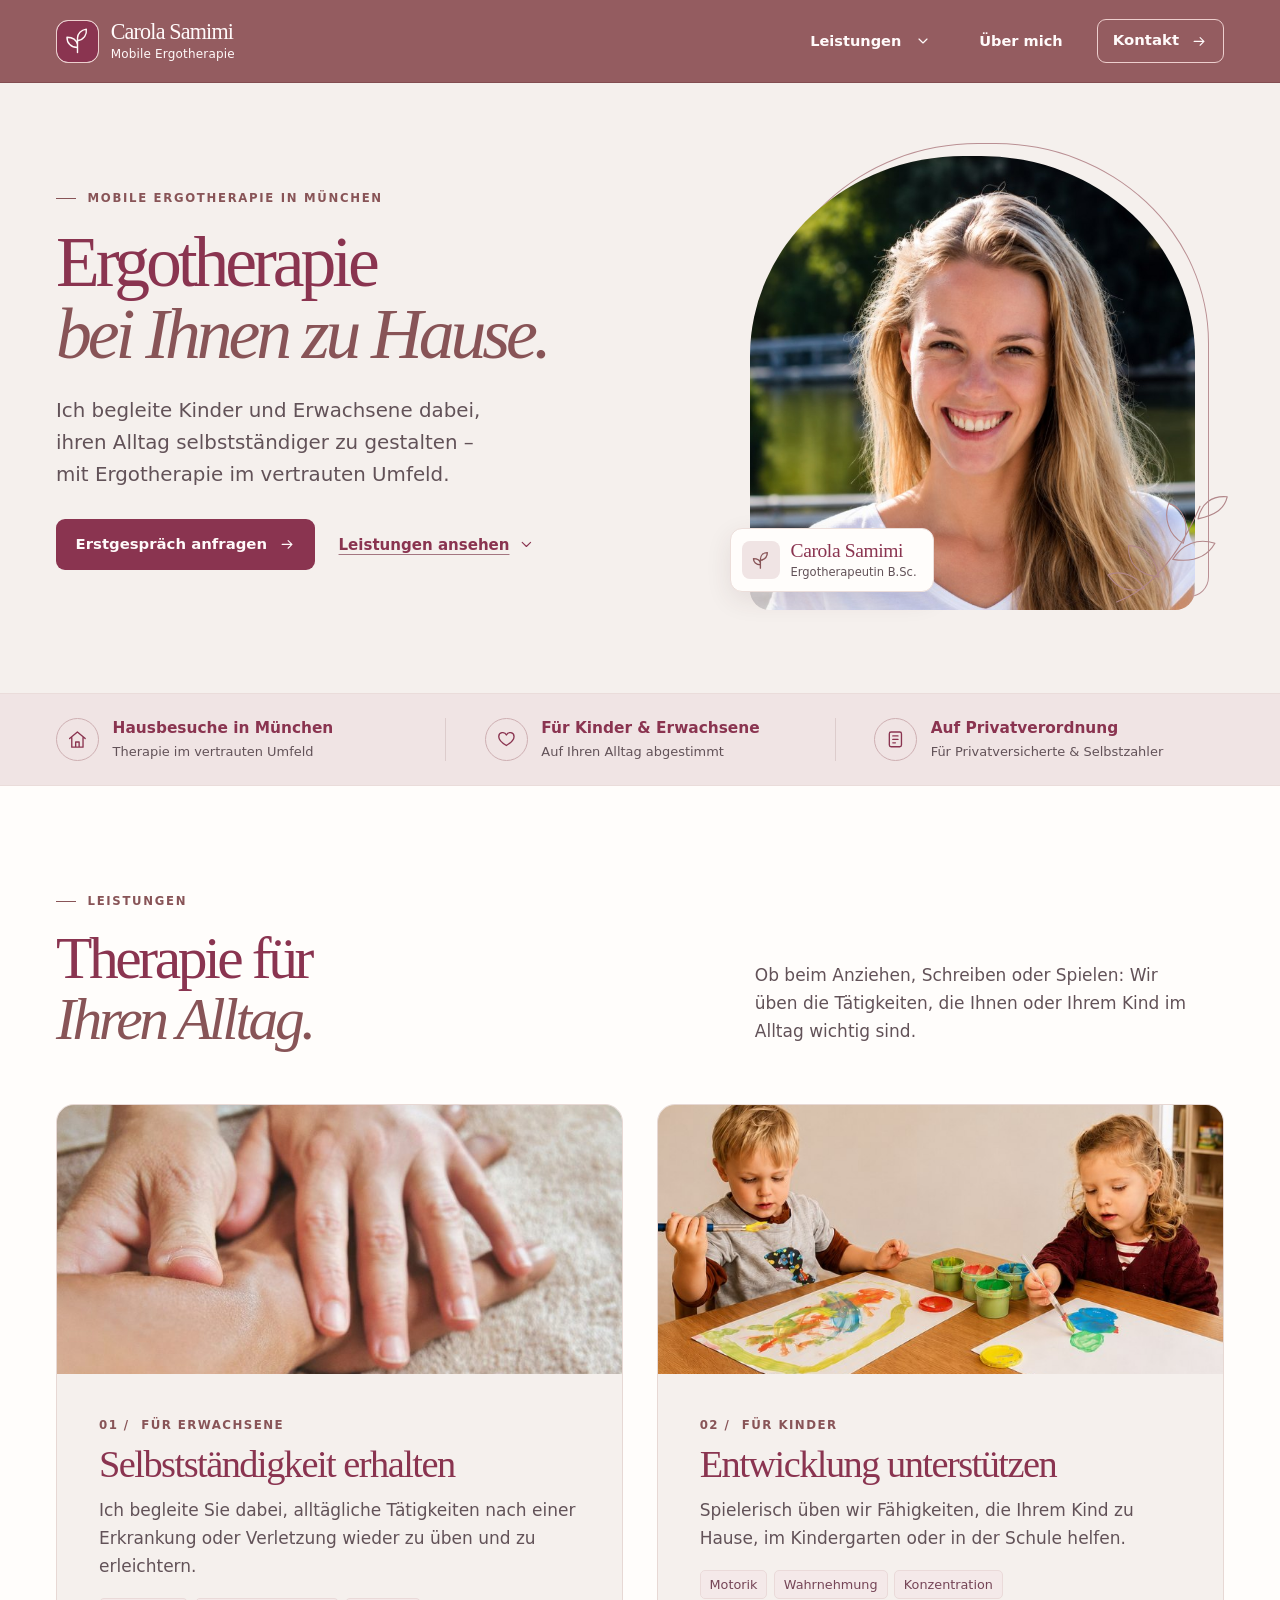
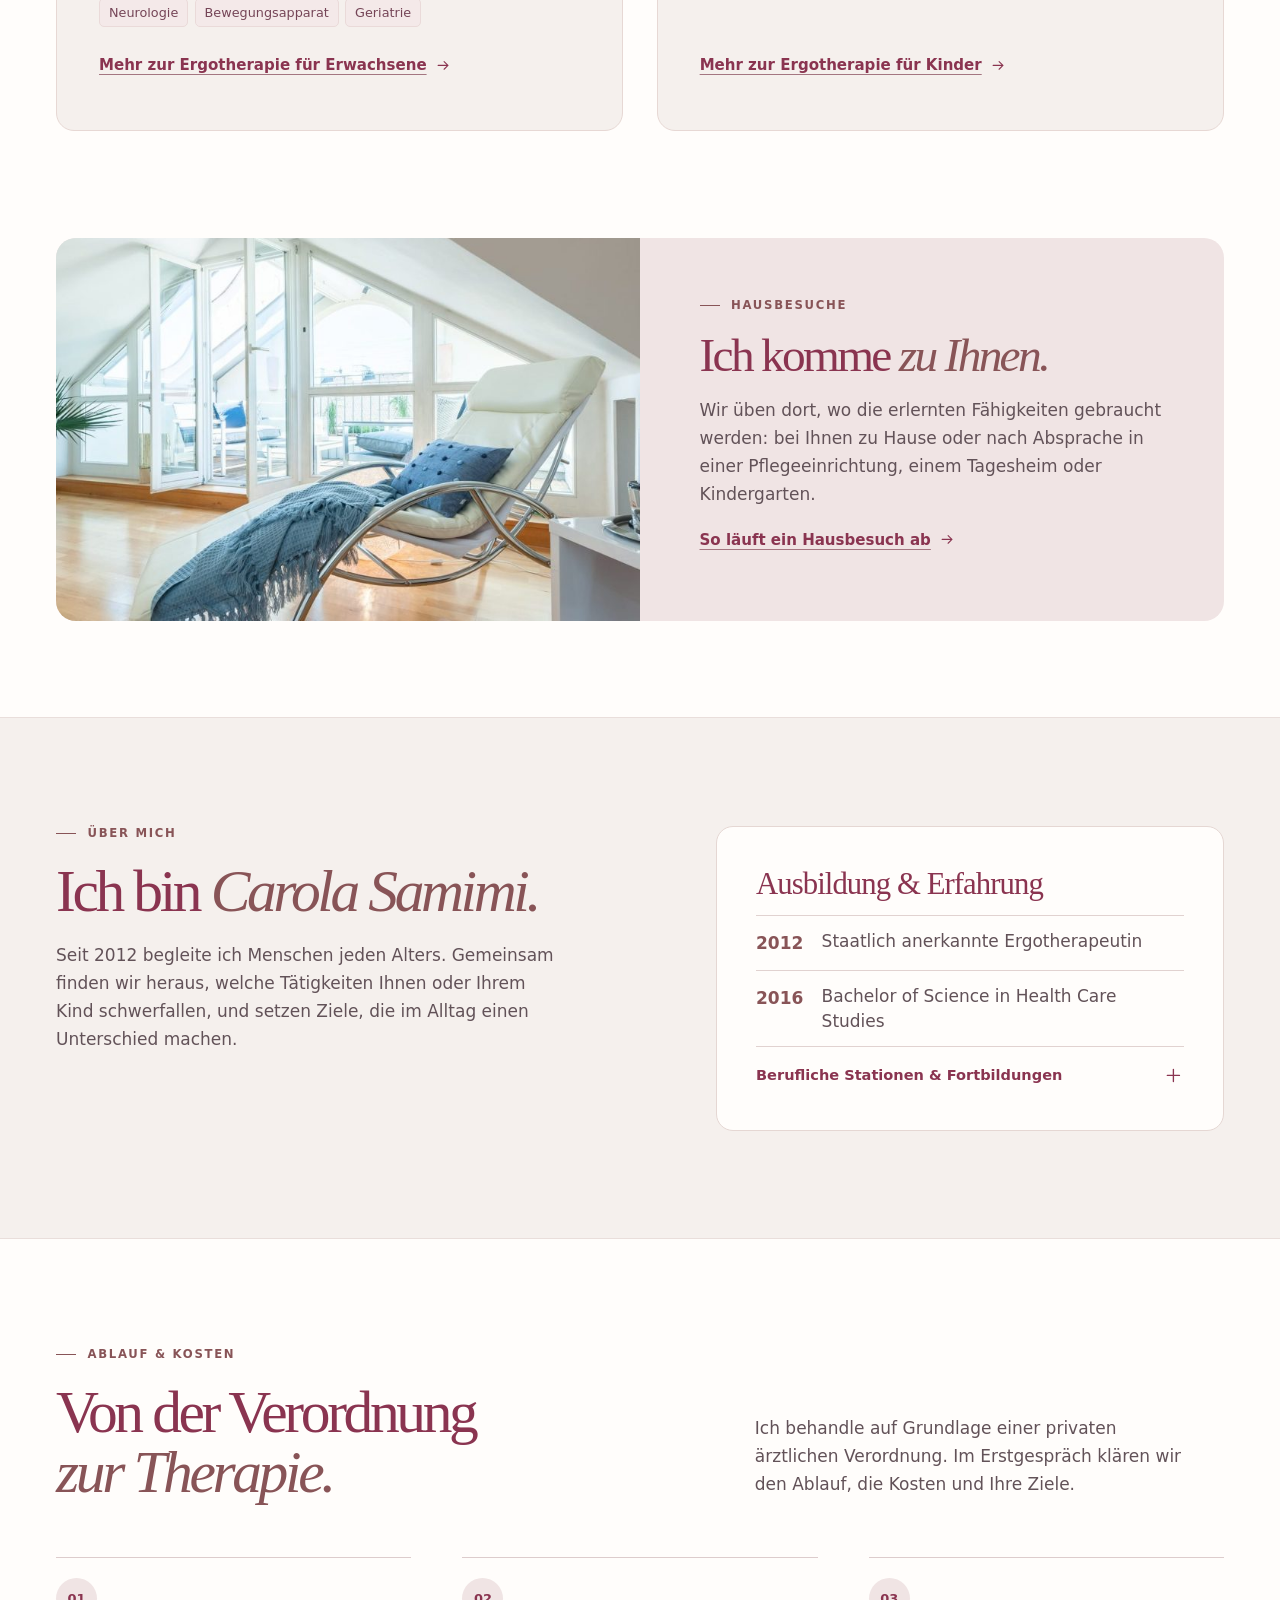
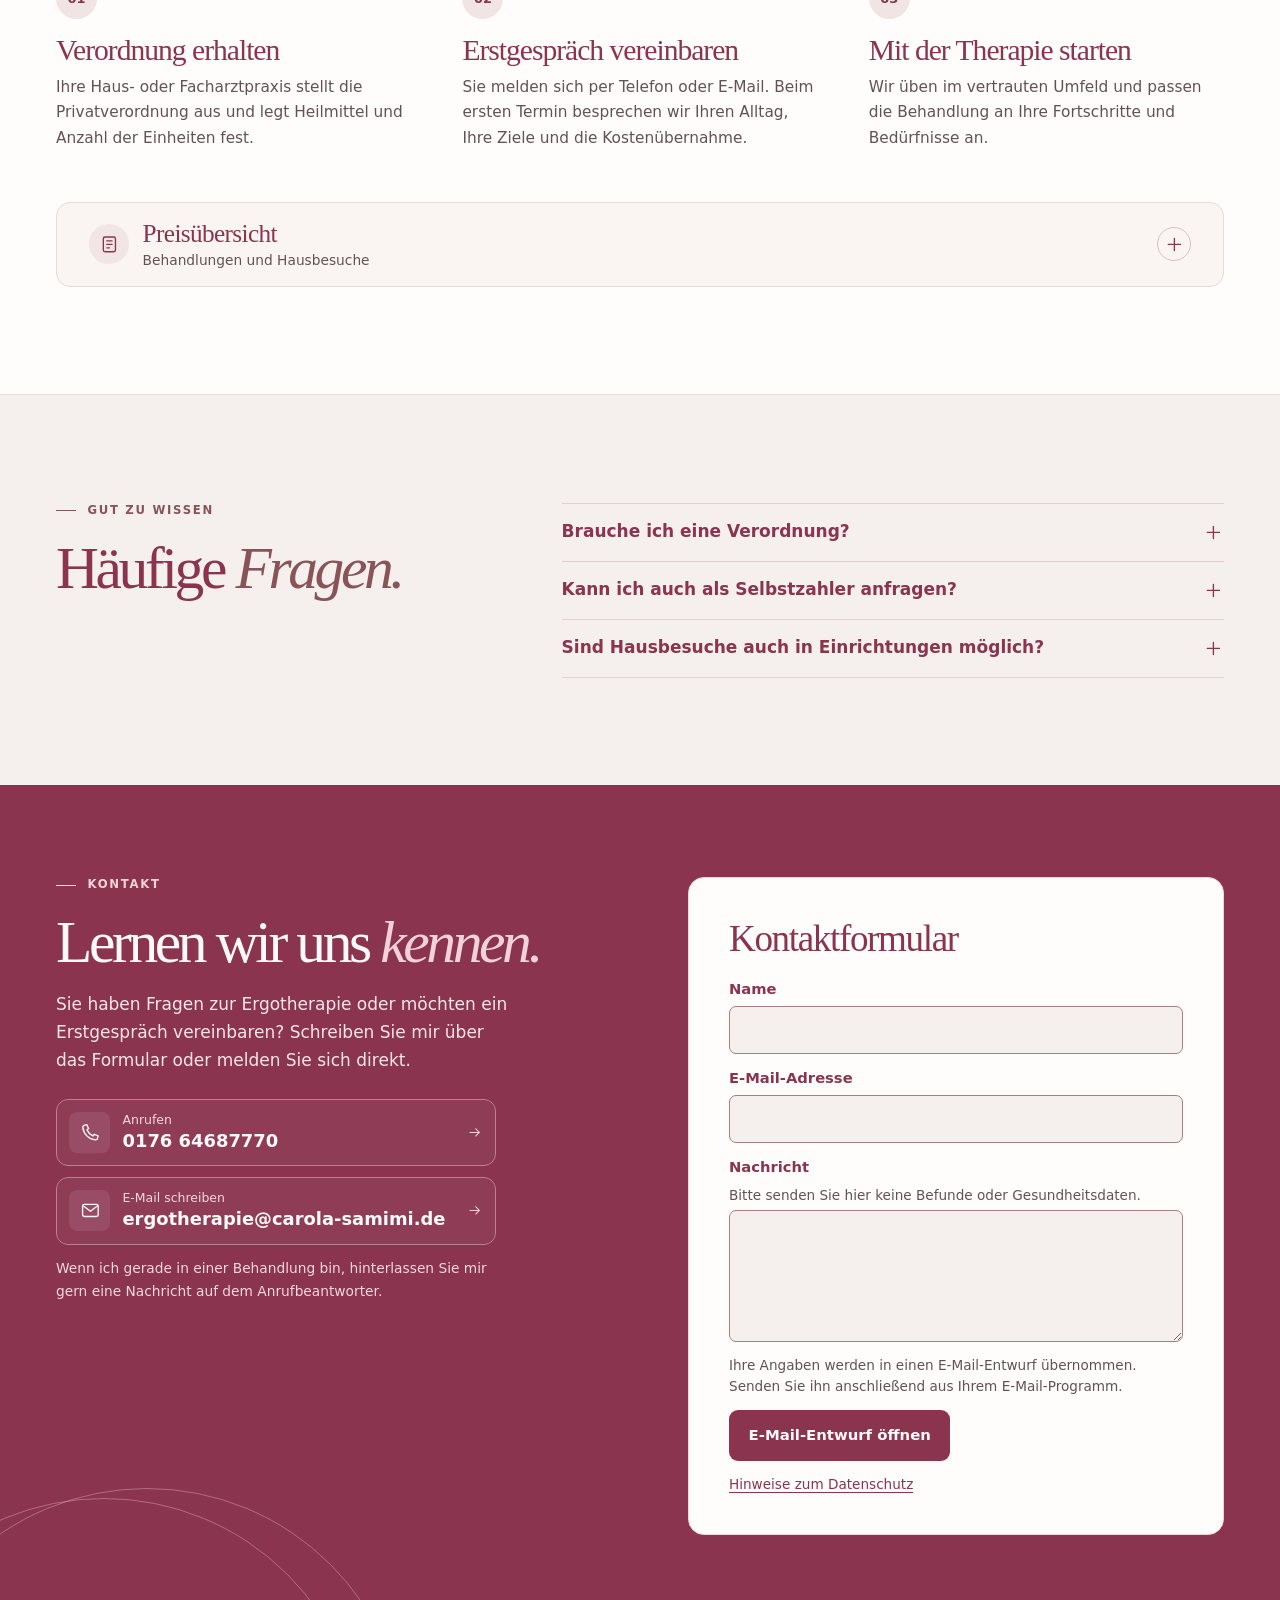
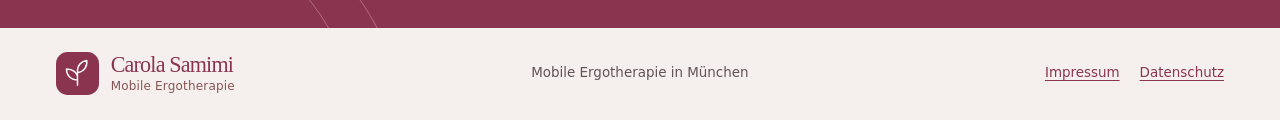
==== commit d2c3f500: "change color" ====
--- a/ergotherapie-prototyp/index.html
+++ b/ergotherapie-prototyp/index.html
@@ -4,7 +4,7 @@
   <meta charset="utf-8">
   <meta name="viewport" content="width=device-width, initial-scale=1">
   <meta name="description" content="Mobile Ergotherapie für Kinder und Erwachsene in München. Carola Samimi begleitet Sie zu Hause und in Einrichtungen, auf privater ärztlicher Verordnung.">
-  <meta name="theme-color" content="#f8f6ef">
+  <meta name="theme-color" content="#945c60">
   <meta name="robots" content="noindex, nofollow">
   <title>Carola Samimi | Mobile Ergotherapie in München</title>
   <link rel="icon" href="./assets/mark.svg" type="image/svg+xml">
--- a/ergotherapie-prototyp/assets/site.css
+++ b/ergotherapie-prototyp/assets/site.css
@@ -1,15 +1,17 @@
 :root {
   color-scheme: light;
-  --paper: #f8f6ef;
-  --white: #fffdf8;
-  --ink: #202e25;
-  --green: #254638;
-  --green-hover: #173428;
-  --moss: #3f624e;
-  --muted: #526056;
-  --line: #d9ddd2;
-  --pale: #e8ede3;
-  --sand: #eee8d9;
+  --paper: #f5f0ed;
+  --white: #fffdfb;
+  --ink: #232022;
+  --brand: #945c60;
+  --on-brand: #fffafa;
+  --accent: #8a3450;
+  --accent-hover: #6d253d;
+  --accent-muted: #885457;
+  --muted: #625258;
+  --line: #e1d2d0;
+  --pale: #f0e4e4;
+  --sand: #f0eae6;
   --serif: Georgia, "Times New Roman", serif;
   --sans: "Segoe UI", system-ui, -apple-system, BlinkMacSystemFont, sans-serif;
   --max: 1200px;
@@ -21,43 +23,46 @@
 img { display: block; max-width: 100%; }
 figure, h1, h2, h3, p, ol, ul, dl, dd { margin: 0; }
 h1, h2, h3 { text-wrap: balance; }
-h1, h2 { color: var(--green); font: 400 clamp(2.65rem, 4.65vw, 4.75rem)/1.01 var(--serif); letter-spacing: -.057em; }
+h1, h2 { color: var(--accent); font: 400 clamp(2.65rem, 4.65vw, 4.75rem)/1.01 var(--serif); letter-spacing: -.057em; }
 h1 { font-size: clamp(3rem, 5.6vw, 5.35rem); }
-h1 em, h2 em { color: var(--moss); font-weight: 400; }
+h1 em, h2 em { color: var(--accent-muted); font-weight: 400; }
 p { color: var(--muted); }
 a { color: inherit; }
 button, summary { font: inherit; }
 [hidden] { display: none !important; }
-:focus-visible { outline: 3px solid #8d542d; outline-offset: 5px; }
+:focus-visible { outline: 3px solid #8a3450; outline-offset: 5px; }
 main:focus { outline: none; }
 .icon { width: 1.3rem; height: 1.3rem; flex: none; }
 .container { width: min(var(--max), calc(100% - 112px)); margin-inline: auto; }
 .section { padding-block: clamp(72px, 8.4vw, 119px); }
 .sr-only { position: absolute; width: 1px; height: 1px; padding: 0; margin: -1px; overflow: hidden; clip-path: inset(50%); white-space: nowrap; border: 0; }
-.skip-link { position: fixed; z-index: 10; top: 12px; left: 12px; padding: 10px 16px; background: var(--white); color: var(--green); transform: translateY(-160%); }
+.skip-link { position: fixed; z-index: 10; top: 12px; left: 12px; padding: 10px 16px; background: var(--white); color: var(--accent); transform: translateY(-160%); }
 .skip-link:focus { transform: translateY(0); }
-.eyebrow { display: flex; align-items: center; gap: .72rem; margin-bottom: 1.2rem; color: var(--moss); font-size: .73rem; line-height: 1.35; font-weight: 750; text-transform: uppercase; letter-spacing: .145em; }
+.eyebrow { display: flex; align-items: center; gap: .72rem; margin-bottom: 1.2rem; color: var(--accent-muted); font-size: .73rem; line-height: 1.35; font-weight: 750; text-transform: uppercase; letter-spacing: .145em; }
 .eyebrow > span { width: 20px; height: 1px; flex: none; background: currentColor; }
 .button { min-height: 51px; display: inline-flex; align-items: center; justify-content: center; gap: .75rem; padding: .7rem 1.16rem; border: 1px solid transparent; border-radius: 9px; text-decoration: none; font-size: .93rem; line-height: 1.3; font-weight: 680; transition: background-color .18s, color .18s; }
-.button-primary { background: var(--green); color: #fffdf5; }
-.button-primary:hover { background: var(--green-hover); }
-.text-link { display: inline-flex; width: fit-content; min-height: 44px; align-items: center; gap: .52rem; color: var(--green); font-size: .94rem; line-height: 1.35; font-weight: 680; text-decoration-thickness: 1px; text-decoration-color: #899e8f; text-underline-offset: .24em; }
-.text-link:hover { color: #193527; text-decoration-color: currentColor; }
+.button-primary { background: var(--accent); color: #fffafa; }
+.button-primary:hover { background: var(--accent-hover); }
+.text-link { display: inline-flex; width: fit-content; min-height: 44px; align-items: center; gap: .52rem; color: var(--accent); font-size: .94rem; line-height: 1.35; font-weight: 680; text-decoration-thickness: 1px; text-decoration-color: #a47681; text-underline-offset: .24em; }
+.text-link:hover { color: #6d253d; text-decoration-color: currentColor; }
 .text-link .icon, .button .icon { width: 1.05rem; height: 1.05rem; }
 
-.site-header { position: sticky; z-index: 5; top: 0; border-bottom: 1px solid #e2e1d8; background: var(--paper); }
+.site-header { position: sticky; z-index: 5; top: 0; border-bottom: 1px solid #824d51; background: var(--brand); }
+.site-header :focus-visible { outline-color: var(--on-brand); }
 .header-inner { min-height: 82px; display: flex; align-items: center; justify-content: space-between; gap: 1.5rem; }
-.brand { flex: none; display: inline-flex; align-items: center; gap: .73rem; color: var(--green); text-decoration: none; }
+.brand { flex: none; display: inline-flex; align-items: center; gap: .73rem; color: var(--accent); text-decoration: none; }
 .brand img { width: 43px; height: 43px; }
 .brand-text { display: grid; gap: .18rem; }
 .brand-text strong { font: 400 1.38rem/1.05 var(--serif); letter-spacing: -.037em; }
-.brand-text > span { color: var(--moss); font-size: .75rem; line-height: 1.25; letter-spacing: .015em; }
+.brand-text > span { color: var(--accent-muted); font-size: .75rem; line-height: 1.25; letter-spacing: .015em; }
+.site-header .brand, .site-header .brand-text > span { color: var(--on-brand); }
+.site-header .brand img { background: var(--white); border: 1px solid #edcfce; border-radius: 12px; }
 .site-nav { display: flex; align-items: center; gap: clamp(1.15rem, 2.65vw, 2.55rem); }
-.site-nav > a:not(.button), .nav-group-link { display: flex; min-height: 44px; align-items: center; color: var(--green); font-size: .91rem; font-weight: 620; text-decoration: none; }
+.site-nav > a:not(.button), .nav-group-link { display: flex; min-height: 44px; align-items: center; color: var(--on-brand); font-size: .91rem; font-weight: 620; text-decoration: none; }
 .site-nav > a:not(.button):hover, .nav-group-link:hover { text-decoration: underline; text-underline-offset: .32em; }
-.nav-group { position: relative; display: grid; grid-template-columns: auto auto; align-items: center; color: var(--green); }
+.nav-group { position: relative; display: grid; grid-template-columns: auto auto; align-items: center; color: var(--on-brand); }
 .nav-submenu > summary { display: grid; place-items: center; width: 44px; min-height: 44px; border-radius: 8px; }
-.nav-submenu > summary:hover, .nav-submenu[open] > summary { background: var(--pale); }
+.nav-submenu > summary:hover, .nav-submenu[open] > summary { background: var(--accent-hover); }
 .nav-submenu > summary .icon { width: 1rem; height: 1rem; }
 .nav-submenu[open] > summary .icon { transform: rotate(180deg); }
 .nav-submenu-links {
@@ -69,14 +74,16 @@
   padding: .37rem;
   list-style: none;
   background: var(--white);
+  color: var(--accent);
   border: 1px solid var(--line);
   border-radius: 12px;
-  box-shadow: 0 9px 24px #2034281a;
+  box-shadow: 0 9px 24px #46262f1a;
 }
 .nav-submenu-links a { display: flex; min-height: 44px; align-items: center; padding: .5rem .72rem; border-radius: 7px; font-size: .91rem; font-weight: 620; text-decoration: none; }
 .nav-submenu-links a:hover, .nav-submenu-links a[aria-current="page"] { background: var(--pale); }
-.button-nav { min-height: 43px; padding-inline: .95rem; border-color: #a5b4a7; color: var(--green); }
-.button-nav:hover { background: var(--pale); }
+.site-header .nav-submenu-links :focus-visible { outline-color: var(--accent); outline-offset: -2px; }
+.button-nav { min-height: 43px; padding-inline: .95rem; border-color: #edcfce; color: var(--on-brand); }
+.button-nav:hover { background: var(--accent-hover); }
 .menu-toggle { display: none; }
 
 .hero { position: relative; overflow: clip; }
@@ -86,23 +93,23 @@
 .hero-intro { max-width: 35ch; margin-top: 1.55rem; font-size: clamp(1.06rem, 1.55vw, 1.26rem); line-height: 1.6; }
 .hero-actions { display: flex; align-items: center; flex-wrap: wrap; gap: .7rem 1.45rem; margin-top: 1.8rem; }
 .hero-figure { position: relative; margin: 0 29px 2px 6px; min-width: 0; }
-.hero-photo { position: relative; overflow: hidden; aspect-ratio: .98; border-radius: 48% 48% 20px 20px / 44% 44% 20px 20px; background: #e1e8da; }
+.hero-photo { position: relative; overflow: hidden; aspect-ratio: .98; border-radius: 48% 48% 20px 20px / 44% 44% 20px 20px; background: #ecdfdc; }
 .hero-photo img { width: 100%; height: 100%; object-fit: cover; object-position: 50% 47%; }
-.hero-outline { position: absolute; inset: -13px -14px 13px 14px; border: 1px solid #9aaf9d; border-radius: 48% 48% 20px 20px / 44% 44% 20px 20px; }
-.hero-botanical { position: absolute; width: min(30%, 129px); right: -42px; bottom: -13px; z-index: 1; color: #a9bba4; transform: rotate(9deg); }
-.hero-figure figcaption { position: absolute; z-index: 2; bottom: 18px; left: -20px; display: flex; align-items: center; gap: .68rem; max-width: calc(100% + 12px); padding: .68rem 1.05rem .68rem .68rem; border: 1px solid #e0e6da; border-radius: 12px; background: var(--white); box-shadow: 0 8px 26px #1a302019; }
+.hero-outline { position: absolute; inset: -13px -14px 13px 14px; border: 1px solid #ba9094; border-radius: 48% 48% 20px 20px / 44% 44% 20px 20px; }
+.hero-botanical { position: absolute; width: min(30%, 129px); right: -42px; bottom: -13px; z-index: 1; color: #b2878a; transform: rotate(9deg); }
+.hero-figure figcaption { position: absolute; z-index: 2; bottom: 18px; left: -20px; display: flex; align-items: center; gap: .68rem; max-width: calc(100% + 12px); padding: .68rem 1.05rem .68rem .68rem; border: 1px solid #ecdeda; border-radius: 12px; background: var(--white); box-shadow: 0 8px 26px #46262f19; }
 .hero-figure figcaption strong, .hero-figure figcaption small { display: block; }
-.hero-figure figcaption strong { color: var(--green); font: 400 1.22rem/1.16 var(--serif); letter-spacing: -.02em; }
+.hero-figure figcaption strong { color: var(--accent); font: 400 1.22rem/1.16 var(--serif); letter-spacing: -.02em; }
 .hero-figure figcaption small { margin-top: .18rem; color: var(--muted); font-size: .72rem; line-height: 1.3; }
-.signature-mark { display: grid; place-items: center; width: 38px; height: 38px; color: var(--moss); background: var(--pale); border-radius: 8px; }
-
-.facts { border-block: 1px solid #dce2d6; background: var(--pale); }
+.signature-mark { display: grid; place-items: center; width: 38px; height: 38px; color: var(--accent-muted); background: var(--pale); border-radius: 8px; }
+
+.facts { border-block: 1px solid #eadcda; background: var(--pale); }
 .facts-inner { display: grid; grid-template-columns: repeat(3, minmax(0, 1fr)); padding-block: 24px; }
 .fact { display: flex; gap: .85rem; align-items: center; }
-.fact + .fact { border-left: 1px solid #cdd8cd; padding-left: clamp(14px, 3vw, 45px); }
-.fact-icon { display: grid; flex: none; place-items: center; width: 43px; height: 43px; border: 1px solid #c3d1c4; border-radius: 50%; color: var(--green); }
+.fact + .fact { border-left: 1px solid #ddcccc; padding-left: clamp(14px, 3vw, 45px); }
+.fact-icon { display: grid; flex: none; place-items: center; width: 43px; height: 43px; border: 1px solid #ceafb2; border-radius: 50%; color: var(--accent); }
 .fact strong, .fact div > span { display: block; line-height: 1.35; }
-.fact strong { color: var(--green); font-size: .96rem; font-weight: 690; }
+.fact strong { color: var(--accent); font-size: .96rem; font-weight: 690; }
 .fact div > span { margin-top: .25rem; color: var(--muted); font-size: .81rem; }
 
 .services { background: var(--white); }
@@ -110,18 +117,18 @@
 .split-heading { display: grid; grid-template-columns: 1.15fr .85fr; align-items: end; gap: 1rem 4rem; }
 .split-heading > p { max-width: 40ch; padding-bottom: .24rem; }
 .service-grid { display: grid; grid-template-columns: repeat(2, minmax(0, 1fr)); gap: clamp(18px, 2.6vw, 36px); }
-.service-card { display: flex; flex-direction: column; overflow: hidden; border: 1px solid #dce1d6; border-radius: 18px; background: var(--paper); }
+.service-card { display: flex; flex-direction: column; overflow: hidden; border: 1px solid #e7d8d4; border-radius: 18px; background: var(--paper); }
 .service-image { height: clamp(180px, 21vw, 288px); display: block; overflow: hidden; background: var(--sand); }
 .service-image img { width: 100%; height: 100%; object-fit: cover; transition: transform .35s ease; }
 .service-image:hover img { transform: scale(1.035); }
 .service-erwachsenen img { object-position: 50% 47%; }
 .service-kindern img { object-position: 50% 53%; }
 .service-body { display: flex; flex: 1; flex-direction: column; align-items: flex-start; padding: clamp(21px, 3.4vw, 42px); }
-.service-kicker { color: var(--moss); font-size: .74rem; font-weight: 750; text-transform: uppercase; letter-spacing: .12em; }
+.service-kicker { color: var(--accent-muted); font-size: .74rem; font-weight: 750; text-transform: uppercase; letter-spacing: .12em; }
 .service-kicker span { margin-right: .38rem; font-variant-numeric: tabular-nums; }
-.service-body h3, .detail-list h3 { color: var(--green); margin: .48rem 0 .65rem; font: 400 clamp(1.7rem, 3vw, 2.48rem)/1.12 var(--serif); letter-spacing: -.04em; }
+.service-body h3, .detail-list h3 { color: var(--accent); margin: .48rem 0 .65rem; font: 400 clamp(1.7rem, 3vw, 2.48rem)/1.12 var(--serif); letter-spacing: -.04em; }
 .service-topics { display: flex; flex-wrap: wrap; gap: .4rem; padding: 0; margin: 1.1rem 0 1.05rem; list-style: none; }
-.service-topics li { padding: .18rem .56rem; border: 1px solid #d6dfd4; border-radius: 5px; background: #eef1e8; color: #365544; font-size: .8rem; }
+.service-topics li { padding: .18rem .56rem; border: 1px solid #eadad9; border-radius: 5px; background: #f4e9e9; color: #754557; font-size: .8rem; }
 .service-body .text-link { margin-top: auto; }
 
 .home-visit { padding: 0 0 clamp(68px, 7.5vw, 105px); background: var(--white); }
@@ -133,28 +140,28 @@
 .visit-copy > p:not(.eyebrow) { margin-top: 1rem; }
 .visit-copy .text-link { margin-top: .58rem; }
 
-.about { border-block: 1px solid #e4e3da; }
+.about { border-block: 1px solid #e9dedb; }
 .about-grid { display: grid; grid-template-columns: 1.05fr .95fr; gap: 2rem clamp(30px, 7.7vw, 106px); align-items: start; }
 .about-intro > p:not(.eyebrow) { margin-top: 1.25rem; max-width: 47ch; }
-.credentials { border: 1px solid #ddded2; border-radius: 17px; padding: clamp(19px, 3.1vw, 39px); background: var(--white); }
-.credentials h3 { font: 400 clamp(1.5rem, 2.4vw, 2rem)/1.2 var(--serif); color: var(--green); letter-spacing: -.03em; margin-bottom: .8rem; }
+.credentials { border: 1px solid #e5d7d3; border-radius: 17px; padding: clamp(19px, 3.1vw, 39px); background: var(--white); }
+.credentials h3 { font: 400 clamp(1.5rem, 2.4vw, 2rem)/1.2 var(--serif); color: var(--accent); letter-spacing: -.03em; margin-bottom: .8rem; }
 .credentials dl > div { display: grid; grid-template-columns: 56px 1fr; gap: .6rem; padding: .8rem 0; border-top: 1px solid var(--line); }
-.credentials dt { color: var(--moss); font-variant-numeric: tabular-nums; font-weight: 700; }
+.credentials dt { color: var(--accent-muted); font-variant-numeric: tabular-nums; font-weight: 700; }
 .credentials dd { color: var(--muted); line-height: 1.45; }
 
 .process { background: var(--white); }
 .steps { display: grid; grid-template-columns: repeat(3, minmax(0, 1fr)); gap: clamp(22px, 4vw, 57px); padding: 0; list-style: none; }
-.steps li { border-top: 1px solid #cbd7cd; padding-top: 1.25rem; }
-.step-number { display: inline-grid; place-items: center; width: 41px; height: 41px; border-radius: 50%; background: var(--pale); color: var(--green); font-size: .81rem; font-weight: 710; font-variant-numeric: tabular-nums; }
-.steps h3 { margin: .85rem 0 .45rem; color: var(--green); font: 400 clamp(1.3rem, 2.4vw, 1.85rem)/1.18 var(--serif); letter-spacing: -.034em; }
+.steps li { border-top: 1px solid #ddcccc; padding-top: 1.25rem; }
+.step-number { display: inline-grid; place-items: center; width: 41px; height: 41px; border-radius: 50%; background: var(--pale); color: var(--accent); font-size: .81rem; font-weight: 710; font-variant-numeric: tabular-nums; }
+.steps h3 { margin: .85rem 0 .45rem; color: var(--accent); font: 400 clamp(1.3rem, 2.4vw, 1.85rem)/1.18 var(--serif); letter-spacing: -.034em; }
 .steps p { font-size: .96rem; }
 summary { list-style: none; cursor: pointer; }
 summary::-webkit-details-marker { display: none; }
-.price-panel { margin-top: clamp(28px, 4vw, 55px); border: 1px solid #d7ded3; border-radius: 14px; background: #f3f5ed; }
-.price-panel > summary { display: flex; min-height: 82px; align-items: center; gap: .85rem; padding: 1rem clamp(13px, 3vw, 32px); color: var(--green); border-radius: 14px; }
+.price-panel { margin-top: clamp(28px, 4vw, 55px); border: 1px solid #e8dad6; border-radius: 14px; background: #faf4f2; }
+.price-panel > summary { display: flex; min-height: 82px; align-items: center; gap: .85rem; padding: 1rem clamp(13px, 3vw, 32px); color: var(--accent); border-radius: 14px; }
 .price-panel > summary:hover { background: var(--pale); }
-.price-symbol, .price-toggle { display: inline-grid; place-items: center; flex: none; width: 40px; height: 40px; border-radius: 50%; background: #e6ece0; }
-.price-toggle { margin-left: auto; width: 34px; height: 34px; background: transparent; border: 1px solid #c2d2c2; }
+.price-symbol, .price-toggle { display: inline-grid; place-items: center; flex: none; width: 40px; height: 40px; border-radius: 50%; background: #f2e5e5; }
+.price-toggle { margin-left: auto; width: 34px; height: 34px; background: transparent; border: 1px solid #dabfc4; }
 .price-caption strong, .price-caption > span { display: block; line-height: 1.28; }
 .price-caption strong { font: 400 1.58rem/1.18 var(--serif); letter-spacing: -.025em; }
 .price-caption > span { margin-top: .2rem; color: var(--muted); font-size: .86rem; }
@@ -162,16 +169,16 @@
 .price-content > p { margin-top: 1rem; font-size: .89rem; }
 .price-content table { width: 100%; border-collapse: collapse; font-size: .95rem; }
 .price-content th, .price-content td { padding: .68rem .2rem; border-bottom: 1px solid var(--line); text-align: left; overflow-wrap: anywhere; }
-.price-content thead th { color: var(--green); font-weight: 720; }
+.price-content thead th { color: var(--accent); font-weight: 720; }
 .price-content tbody th { font-weight: 560; }
 .price-content td, .price-content thead th:last-child { text-align: right; white-space: nowrap; padding-left: .55rem; }
 .price-content th span { display: inline-block; margin-left: .5rem; color: var(--muted); font-size: .83rem; font-weight: 400; }
 
-.faq { border-top: 1px solid #e3e1d6; }
+.faq { border-top: 1px solid #e7dcd8; }
 .faq-grid { display: grid; grid-template-columns: .8fr 1.2fr; gap: 1.55rem 4rem; }
-.faq-list { border-top: 1px solid #d1d9cc; }
-.faq-item { border-bottom: 1px solid #d1d9cc; }
-.faq-item summary { min-height: 57px; display: flex; justify-content: space-between; align-items: center; gap: .85rem; padding-block: .78rem; color: var(--green); font-weight: 660; line-height: 1.4; }
+.faq-list { border-top: 1px solid #e1d2d0; }
+.faq-item { border-bottom: 1px solid #e1d2d0; }
+.faq-item summary { min-height: 57px; display: flex; justify-content: space-between; align-items: center; gap: .85rem; padding-block: .78rem; color: var(--accent); font-weight: 660; line-height: 1.4; }
 .faq-item summary:hover { text-decoration: underline; text-underline-offset: .25em; }
 .faq-item p { padding: 0 1.5rem .95rem 0; font-size: .95rem; }
 .faq-item[open] summary .icon, .price-panel[open] .price-toggle .icon { transform: rotate(45deg); }
@@ -180,45 +187,45 @@
 .credential-details[open] > summary { margin-bottom: .7rem; }
 .credential-details p:last-child { padding-bottom: 0; }
 
-.contact-section { position: relative; isolation: isolate; overflow: clip; padding-block: clamp(62px, 7.2vw, 103px); background: var(--green); }
-.contact-section::before, .contact-section::after { content: ""; position: absolute; z-index: -1; pointer-events: none; border: 1px solid #9db7a432; border-radius: 50%; width: 520px; height: 520px; bottom: -390px; left: -156px; }
+.contact-section { position: relative; isolation: isolate; overflow: clip; padding-block: clamp(62px, 7.2vw, 103px); background: var(--accent); }
+.contact-section::before, .contact-section::after { content: ""; position: absolute; z-index: -1; pointer-events: none; border: 1px solid #e8b8c76b; border-radius: 50%; width: 520px; height: 520px; bottom: -390px; left: -156px; }
 .contact-section::after { left: -113px; bottom: -380px; }
 .contact-inner { display: grid; grid-template-columns: 1fr 1fr; gap: 2rem clamp(28px, 7.5vw, 102px); align-items: start; }
-.contact-copy h2 { color: #fff9e8; }
-.contact-copy h2 em { color: #dce7d5; }
-.contact-copy .eyebrow { color: #c9dac7; }
-.contact-copy > p:not(.eyebrow) { max-width: 42ch; margin-top: 1.12rem; color: #e1e9dc; }
+.contact-copy h2 { color: #fff9f8; }
+.contact-copy h2 em { color: #f2d2da; }
+.contact-copy .eyebrow { color: #f4d2d8; }
+.contact-copy > p:not(.eyebrow) { max-width: 42ch; margin-top: 1.12rem; color: #f7e6e8; }
 .contact-actions { min-width: 0; display: grid; gap: .65rem; max-width: 440px; margin-top: 1.5rem; }
-.contact-link { min-width: 0; display: grid; grid-template-columns: auto minmax(0, 1fr) auto; gap: .75rem; align-items: center; padding: .78rem; border: 1px solid #779284; border-radius: 12px; background: #ffffff0a; color: #fff9e8; text-decoration: none; }
+.contact-link { min-width: 0; display: grid; grid-template-columns: auto minmax(0, 1fr) auto; gap: .75rem; align-items: center; padding: .78rem; border: 1px solid #b98192; border-radius: 12px; background: #ffffff0a; color: #fff9f8; text-decoration: none; }
 .contact-link:hover { background: #ffffff22; }
-.contact-link:focus-visible { outline-color: #f6d3a8; }
+.contact-link:focus-visible { outline-color: #f4d2d8; }
 .contact-symbol { display: grid; width: 41px; height: 41px; place-items: center; background: #ffffff15; border-radius: 8px; }
 .contact-link small, .contact-link strong { display: block; line-height: 1.35; }
-.contact-link small { color: #d0e2d1; font-size: .78rem; }
+.contact-link small { color: #f4d8df; font-size: .78rem; }
 .contact-link strong { font-size: clamp(.93rem, 1.42vw, 1.12rem); font-weight: 650; overflow-wrap: anywhere; }
-.contact-arrow { width: 1rem; color: #dce7d5; }
-.contact-actions p { margin-top: .14rem; color: #d8e5d6; font-size: .86rem; }
+.contact-arrow { width: 1rem; color: #f2d2da; }
+.contact-actions p { margin-top: .14rem; color: #f1d9e0; font-size: .86rem; }
 .contact-form {
   min-width: 0;
   padding: clamp(18px, 3.4vw, 40px);
-  border: 1px solid #dce1d6;
+  border: 1px solid #e7d8d4;
   border-radius: 16px;
   background: var(--white);
 }
 .contact-form h3 {
   margin-bottom: 1.05rem;
-  color: var(--green);
+  color: var(--accent);
   font: 400 clamp(1.7rem, 2.9vw, 2.4rem)/1.12 var(--serif);
   letter-spacing: -.037em;
 }
 .contact-fields { display: grid; gap: .32rem; }
-.contact-fields label { color: var(--green); font-size: .92rem; font-weight: 680; }
+.contact-fields label { color: var(--accent); font-size: .92rem; font-weight: 680; }
 .contact-fields label:not(:first-child) { margin-top: .42rem; }
 .contact-fields input, .contact-fields textarea {
   width: 100%;
   min-height: 44px;
   padding: .56rem .68rem;
-  border: 1px solid #a6b5a8;
+  border: 1px solid #a87d84;
   border-radius: 7px;
   background: var(--paper);
   color: var(--ink);
@@ -228,12 +235,12 @@
 .contact-form .form-note, .contact-fields p { font-size: .85rem; line-height: 1.5; }
 .contact-form .form-note { margin-top: .83rem; }
 .contact-form .button { margin-top: .85rem; cursor: pointer; }
-.form-note a { color: var(--green); text-underline-offset: .22em; }
+.form-note a { color: var(--accent); text-underline-offset: .22em; }
 .site-footer { padding-block: 24px; }
 .footer-inner { display: flex; flex-wrap: wrap; gap: 1rem 2rem; align-items: center; justify-content: space-between; }
 .footer-inner > p, .footer-inner > nav { font-size: .84rem; }
 .footer-inner nav { display: flex; flex-wrap: wrap; gap: .25rem 1.25rem; }
-.footer-inner nav a { display: inline-flex; min-height: 44px; align-items: center; color: var(--green); text-underline-offset: .25em; }
+.footer-inner nav a { display: inline-flex; min-height: 44px; align-items: center; color: var(--accent); text-underline-offset: .25em; }
 
 .subpage { min-height: 64vh; }
 .detail-hero { padding: clamp(44px, 6vw, 82px) 0 clamp(55px, 7vw, 90px); }
@@ -242,7 +249,7 @@
 .detail-heading h1 em { display: block; }
 .detail-heading p:not(.eyebrow) { margin: 1.23rem 0 1.55rem; max-width: 44ch; }
 .detail-heading > img { width: 100%; aspect-ratio: 1.19; object-fit: cover; object-position: center; border-radius: 34% 34% 15px 15px / 28% 28% 15px 15px; }
-.detail-topics { background: var(--white); border-block: 1px solid #e4e3da; }
+.detail-topics { background: var(--white); border-block: 1px solid #e9dedb; }
 .detail-topics h2 { margin-bottom: 1.55rem; }
 .detail-list { display: grid; grid-template-columns: repeat(2, minmax(0, 1fr)); gap: .85rem 2rem; list-style: none; padding: 0; }
 .detail-list li { border-top: 1px solid var(--line); padding: 1rem 0; }
@@ -254,7 +261,7 @@
 .legal-container p + p { margin-top: .75rem; }
 .legal-container address { margin-top: .85rem; font-style: normal; color: var(--muted); }
 .legal-container a { overflow-wrap: anywhere; }
-.legal-note { border-left: 2px solid #8ba490; background: var(--pale); padding: .95rem 1rem; }
+.legal-note { border-left: 2px solid #a47681; background: var(--pale); padding: .95rem 1rem; }
 
 @media (max-width: 1100px) {
   .container { width: min(var(--max), calc(100% - 80px)); }
@@ -267,7 +274,7 @@
   .container { width: min(var(--max), calc(100% - 56px)); }
   .header-inner { min-height: 69px; flex-wrap: wrap; gap: 0 1rem; }
   .brand img { width: 39px; height: 39px; }
-  .menu-toggle { display: inline-flex; min-height: 44px; align-items: center; gap: .48rem; padding: .45rem .7rem; background: transparent; color: var(--green); border: 1px solid #a5b4a7; border-radius: 8px; font-size: .89rem; font-weight: 650; cursor: pointer; }
+  .menu-toggle { display: inline-flex; min-height: 44px; align-items: center; gap: .48rem; padding: .45rem .7rem; background: transparent; color: var(--on-brand); border: 1px solid #edcfce; border-radius: 8px; font-size: .89rem; font-weight: 650; cursor: pointer; }
   .menu-toggle[aria-expanded="false"] .menu-close, .menu-toggle[aria-expanded="true"] .menu-open { display: none; }
   .menu-toggle[aria-expanded="false"]:not([hidden]) + .site-nav { display: none; }
   .site-nav { flex-basis: 100%; display: grid; justify-items: start; gap: 0; padding: .5rem 0 .8rem; }
@@ -303,7 +310,7 @@
   .hero-botanical { right: -24px; bottom: -9px; }
   .facts-inner { grid-template-columns: 1fr; padding-block: 6px; }
   .fact { gap: .7rem; padding: .74rem 0; }
-  .fact + .fact { border-left: 0; border-top: 1px solid #cdd8cd; padding-left: 0; }
+  .fact + .fact { border-left: 0; border-top: 1px solid #ddcccc; padding-left: 0; }
   .split-heading, .service-grid, .visit-panel, .about-grid, .steps, .faq-grid, .contact-inner, .detail-heading, .detail-list { grid-template-columns: 1fr; }
   .split-heading > p { padding: 0; }
   .service-image { height: clamp(165px, 44vw, 277px); }
